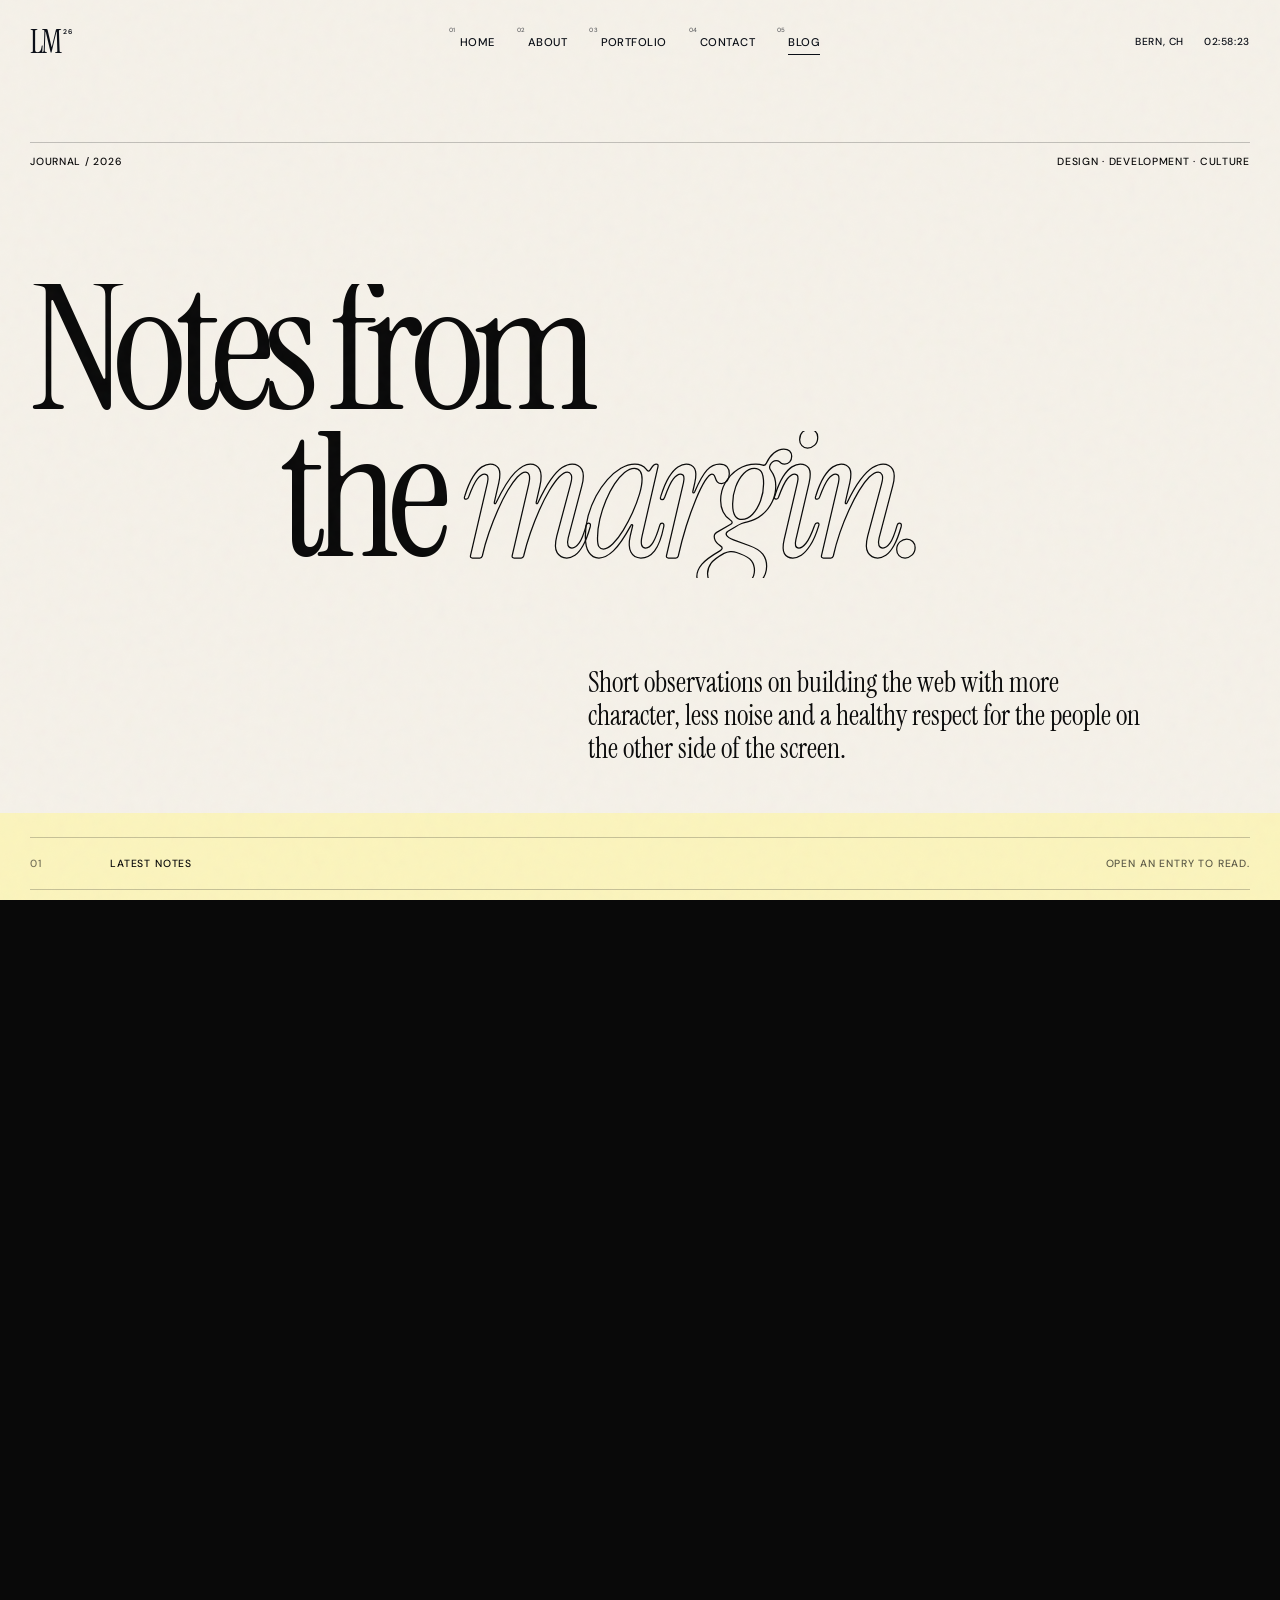
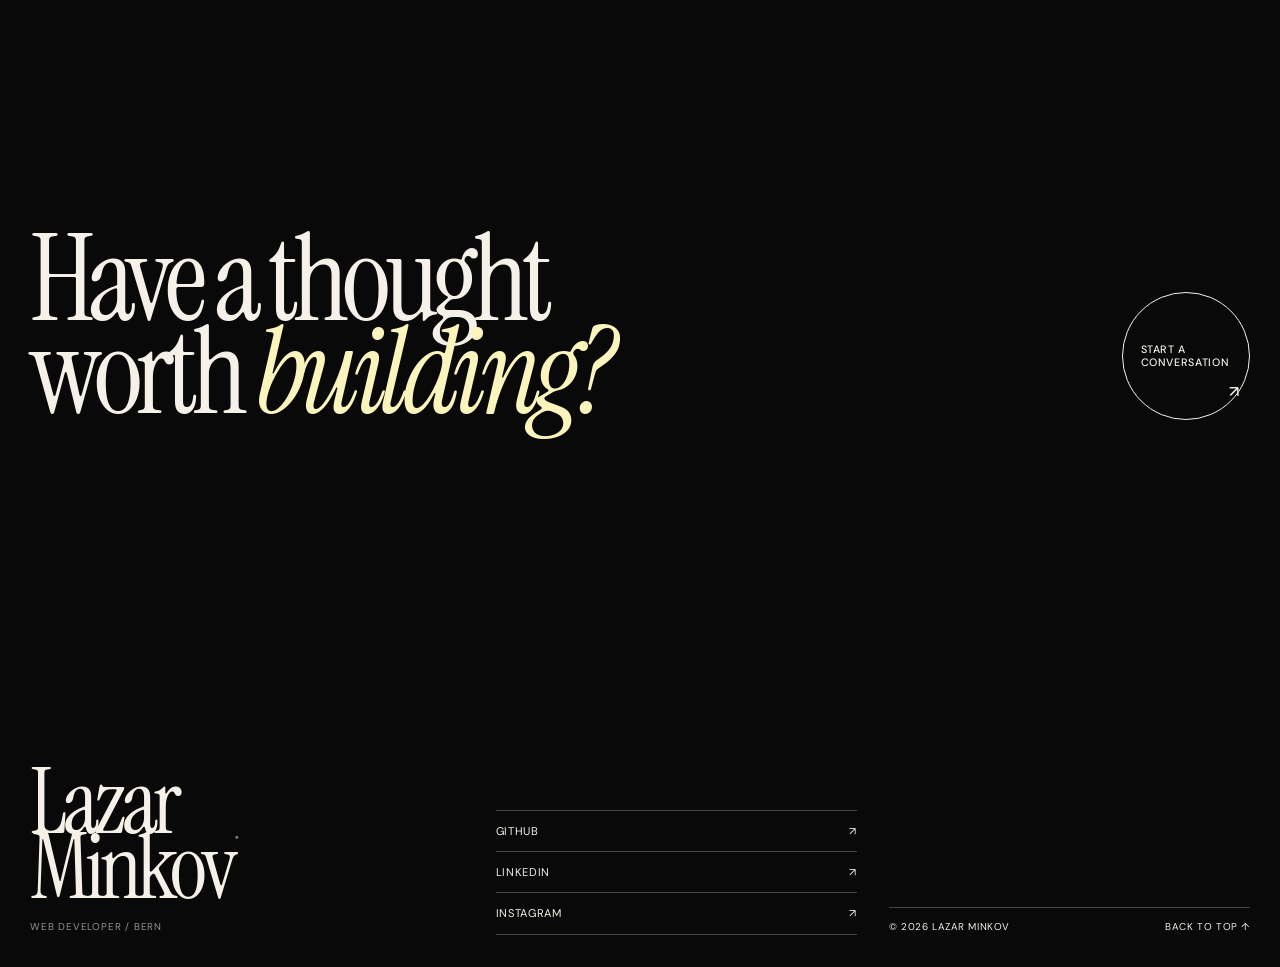
==== blog.html @ 74229eda "Create personal portfolio website" ====
<!doctype html>
<html lang="en">
  <head>
    <meta charset="UTF-8" />
    <meta name="viewport" content="width=device-width, initial-scale=1.0" />
    <meta
      name="description"
      content="Notes on design, development and digital craft by Lazar Minkov, an independent web developer in Bern."
    />
    <meta name="theme-color" content="#F5F1E9" />
    <title>Journal — Lazar Minkov</title>
    <link rel="icon" href="assets/favicon.svg" type="image/svg+xml" />
    <link rel="preload" href="assets/fonts/instrument-serif-regular.ttf" as="font" type="font/ttf" crossorigin />
    <link rel="preload" href="assets/fonts/dm-sans-regular.ttf" as="font" type="font/ttf" crossorigin />
    <link rel="stylesheet" href="styles.css" />
    <script src="app.js" defer></script>
  </head>
  <body data-page="blog">
    <a class="skip-link" href="#main">Skip to content</a>

    <div class="page-wipe" aria-hidden="true"></div>
    <div class="grain" aria-hidden="true"></div>
    <div class="scroll-progress" aria-hidden="true"><span></span></div>
    <div class="cursor" aria-hidden="true"><span class="cursor__label"></span></div>

    <header class="site-header">
      <a class="brand magnetic" href="index.html" aria-label="Lazar Minkov, back to home">
        <span>LM</span><sup>26</sup>
      </a>

      <nav class="desktop-nav" aria-label="Primary navigation">
        <a href="index.html#home"><span>01</span>Home</a>
        <a href="index.html#about"><span>02</span>About</a>
        <a href="index.html#portfolio"><span>03</span>Portfolio</a>
        <a href="index.html#contact"><span>04</span>Contact</a>
        <a href="blog.html" class="is-active"><span>05</span>Blog</a>
      </nav>

      <div class="header-meta">
        <span>Bern, CH</span>
        <span class="bern-time" aria-label="Current time in Bern">--:--</span>
      </div>

      <button class="menu-toggle magnetic" type="button" aria-expanded="false" aria-controls="mobile-menu">
        <span class="menu-toggle__text">Menu</span>
        <span class="menu-toggle__dot" aria-hidden="true"></span>
      </button>
    </header>

    <div class="mobile-menu" id="mobile-menu" aria-hidden="true">
      <div class="mobile-menu__top">
        <span>Navigation</span>
        <span>Bern — CH</span>
      </div>
      <nav aria-label="Mobile navigation">
        <a href="index.html#home"><span>01</span>Home</a>
        <a href="index.html#about"><span>02</span>About</a>
        <a href="index.html#portfolio"><span>03</span>Portfolio</a>
        <a href="index.html#contact"><span>04</span>Contact</a>
        <a href="blog.html"><span>05</span>Blog</a>
      </nav>
      <div class="mobile-menu__footer">
        <a href="https://github.com/lazrm" target="_blank" rel="noreferrer">GitHub ↗</a>
        <a href="https://www.linkedin.com/in/lazrm" target="_blank" rel="noreferrer">LinkedIn ↗</a>
        <a href="https://www.instagram.com/lazrm" target="_blank" rel="noreferrer">Instagram ↗</a>
      </div>
    </div>

    <main id="main">
      <section class="journal-hero section-light">
        <div class="journal-hero__meta reveal">
          <span>Journal / 2026</span>
          <span>Design · Development · Culture</span>
        </div>
        <h1 class="journal-hero__title">
          <span class="title-line"><span>Notes from</span></span>
          <span class="title-line title-line--offset"><span>the <em>margin.</em></span></span>
        </h1>
        <p class="journal-hero__intro reveal">
          Short observations on building the web with more character, less noise and a healthy
          respect for the people on the other side of the screen.
        </p>
      </section>

      <section class="journal section-bone" aria-labelledby="journal-heading">
        <div class="section-heading reveal">
          <span class="section-number">01</span>
          <p id="journal-heading">Latest notes</p>
          <p class="section-heading__side">Open an entry to read.</p>
        </div>

        <div class="journal-list">
          <details class="journal-entry reveal" id="motion-that-earns-its-place">
            <summary data-cursor="Read">
              <span class="journal-entry__number">001</span>
              <span class="journal-entry__title">Motion that earns its place</span>
              <span class="journal-entry__date">11.06.2026</span>
              <span class="journal-entry__toggle" aria-hidden="true">+</span>
            </summary>
            <div class="journal-entry__body">
              <p class="journal-entry__lead">
                Good motion does not ask to be watched. It helps you understand what changed.
              </p>
              <p>
                The strongest interface animation often lives in the space between two states:
                a menu remembers where it came from, a card keeps its visual position as it
                opens, or a form confirms an action before the user has time to wonder.
              </p>
              <p>
                I start with three questions: What needs attention? What relationship is being
                explained? How quickly can the interaction get out of the way? If there is no
                useful answer, the element probably does not need to move.
              </p>
            </div>
          </details>

          <details class="journal-entry reveal" id="the-case-for-fewer-components">
            <summary data-cursor="Read">
              <span class="journal-entry__number">002</span>
              <span class="journal-entry__title">The case for fewer components</span>
              <span class="journal-entry__date">26.05.2026</span>
              <span class="journal-entry__toggle" aria-hidden="true">+</span>
            </summary>
            <div class="journal-entry__body">
              <p class="journal-entry__lead">
                A design system is useful when it protects an idea—not when it catalogs every
                possible rectangle.
              </p>
              <p>
                Early abstraction can turn a clear visual direction into an inventory exercise.
                I prefer to build the real pages first, notice the patterns that survive, then
                extract only the components that reduce future decisions.
              </p>
              <p>
                The result is usually a smaller system with stronger rules: a type scale, a
                rhythm, a few spatial behaviors and components that have already proved their
                value in context.
              </p>
            </div>
          </details>

          <details class="journal-entry reveal" id="why-the-first-screen-is-not-a-poster">
            <summary data-cursor="Read">
              <span class="journal-entry__number">003</span>
              <span class="journal-entry__title">The first screen is not a poster</span>
              <span class="journal-entry__date">04.04.2026</span>
              <span class="journal-entry__toggle" aria-hidden="true">+</span>
            </summary>
            <div class="journal-entry__body">
              <p class="journal-entry__lead">
                A hero can be expressive and still tell someone where they are, why it matters
                and where to go next.
              </p>
              <p>
                The temptation is to spend the entire opening view on a sentence set at the
                largest possible size. The better challenge is compositional: balance character
                with orientation, tension with reading order, and theatre with an obvious path
                forward.
              </p>
              <p>
                When the hierarchy is right, the screen feels inevitable. The visitor does not
                have to decode the interface before they can enjoy it.
              </p>
            </div>
          </details>
        </div>
      </section>

      <section class="journal-cta section-dark">
        <p class="label reveal">End note</p>
        <div class="journal-cta__inner reveal">
          <h2>Have a thought<br />worth <em>building?</em></h2>
          <a class="round-link round-link--light magnetic" href="index.html#contact">
            <span>Start a<br />conversation</span>
            <span aria-hidden="true">↗</span>
          </a>
        </div>
      </section>
    </main>

    <footer class="site-footer">
      <div class="site-footer__brand">
        <p>Lazar<br />Minkov<sup>®</sup></p>
        <span>Web developer / Bern</span>
      </div>
      <nav aria-label="Social links">
        <a href="https://github.com/lazrm" target="_blank" rel="noreferrer">GitHub <span>↗</span></a>
        <a href="https://www.linkedin.com/in/lazrm" target="_blank" rel="noreferrer">LinkedIn <span>↗</span></a>
        <a href="https://www.instagram.com/lazrm" target="_blank" rel="noreferrer">Instagram <span>↗</span></a>
      </nav>
      <div class="site-footer__meta">
        <p>© <span data-year></span> Lazar Minkov</p>
        <button type="button" data-back-to-top>Back to top ↑</button>
      </div>
    </footer>
  </body>
</html>
---- styles.css ----
@font-face {
  font-family: "Instrument Serif";
  src: url("assets/fonts/instrument-serif-regular.ttf") format("truetype");
  font-style: normal;
  font-weight: 400;
  font-display: swap;
}

@font-face {
  font-family: "Instrument Serif";
  src: url("assets/fonts/instrument-serif-italic.ttf") format("truetype");
  font-style: italic;
  font-weight: 400;
  font-display: swap;
}

@font-face {
  font-family: "DM Sans";
  src: url("assets/fonts/dm-sans-regular.ttf") format("truetype");
  font-style: normal;
  font-weight: 400;
  font-display: swap;
}

@font-face {
  font-family: "DM Sans";
  src: url("assets/fonts/dm-sans-medium.ttf") format("truetype");
  font-style: normal;
  font-weight: 500;
  font-display: swap;
}

@font-face {
  font-family: "DM Sans";
  src: url("assets/fonts/dm-sans-semibold.ttf") format("truetype");
  font-style: normal;
  font-weight: 600;
  font-display: swap;
}

:root {
  --paper: #f5f1e9;
  --bone: #fbf4bd;
  --ink: #090909;
  --white: #fff;
  --muted: rgba(9, 9, 9, 0.55);
  --line: rgba(9, 9, 9, 0.22);
  --line-light: rgba(245, 241, 233, 0.25);
  --side: clamp(1rem, 2.35vw, 2.75rem);
  --header-h: 5.25rem;
  --serif: "Instrument Serif", "Times New Roman", serif;
  --sans: "DM Sans", Arial, sans-serif;
}

*,
*::before,
*::after {
  box-sizing: border-box;
}

html {
  scroll-behavior: smooth;
  background: var(--ink);
}

body {
  margin: 0;
  overflow-x: clip;
  background: var(--paper);
  color: var(--ink);
  font-family: var(--sans);
  font-size: 16px;
  font-weight: 400;
  line-height: 1.45;
  text-rendering: optimizeLegibility;
  -webkit-font-smoothing: antialiased;
}

body.menu-open {
  overflow: hidden;
}

body.is-leaving {
  pointer-events: none;
}

body.is-leaving .page-wipe {
  transform: translateY(0);
}

::selection {
  color: var(--bone);
  background: var(--ink);
}

a {
  color: inherit;
  text-decoration: none;
}

button,
input,
textarea {
  color: inherit;
  font: inherit;
}

button {
  border: 0;
  padding: 0;
  background: none;
}

img {
  display: block;
  max-width: 100%;
}

p,
h1,
h2,
h3,
ol,
dl,
dd {
  margin: 0;
}

ol {
  padding: 0;
  list-style: none;
}

em {
  font-weight: 400;
}

:focus-visible {
  outline: 2px solid currentColor;
  outline-offset: 5px;
}

.skip-link {
  position: fixed;
  z-index: 1000;
  top: 0.75rem;
  left: 0.75rem;
  padding: 0.7rem 1rem;
  transform: translateY(-160%);
  background: var(--bone);
  color: var(--ink);
  font-size: 0.75rem;
  text-transform: uppercase;
  transition: transform 180ms ease;
}

.skip-link:focus {
  transform: translateY(0);
}

.grain {
  position: fixed;
  z-index: 90;
  inset: -50%;
  width: 200%;
  height: 200%;
  pointer-events: none;
  opacity: 0.038;
  background-image: url("data:image/svg+xml,%3Csvg viewBox='0 0 180 180' xmlns='http://www.w3.org/2000/svg'%3E%3Cfilter id='n'%3E%3CfeTurbulence type='fractalNoise' baseFrequency='.9' numOctaves='4' stitchTiles='stitch'/%3E%3C/filter%3E%3Crect width='100%25' height='100%25' filter='url(%23n)' opacity='.8'/%3E%3C/svg%3E");
  animation: grainShift 0.24s steps(2) infinite;
}

@keyframes grainShift {
  0% { transform: translate3d(0, 0, 0); }
  25% { transform: translate3d(1.5%, -1%, 0); }
  50% { transform: translate3d(-1%, 1.5%, 0); }
  75% { transform: translate3d(1%, 0.5%, 0); }
  100% { transform: translate3d(-1.5%, -0.5%, 0); }
}

.page-wipe {
  position: fixed;
  z-index: 500;
  inset: 0;
  transform: translateY(100%);
  background: var(--ink);
  pointer-events: none;
  transition: transform 620ms cubic-bezier(0.76, 0, 0.24, 1);
}

.loader {
  position: fixed;
  z-index: 600;
  inset: 0;
  display: grid;
  grid-template-columns: 1fr auto;
  grid-template-rows: 1fr auto;
  align-items: end;
  gap: 1.5rem;
  padding: var(--side);
  background: var(--ink);
  color: var(--paper);
  animation: loaderHide 700ms 1.45s cubic-bezier(0.76, 0, 0.24, 1) forwards;
}

.loader__mark {
  align-self: center;
  justify-self: center;
  grid-column: 1 / -1;
  font-family: var(--serif);
  font-size: clamp(4.5rem, 12vw, 10rem);
  line-height: 0.8;
  letter-spacing: -0.07em;
}

.loader__mark sup {
  margin-left: 0.15em;
  font-family: var(--sans);
  font-size: 0.08em;
  letter-spacing: 0.08em;
  vertical-align: top;
}

.loader__track {
  width: min(23rem, 56vw);
  height: 1px;
  overflow: hidden;
  background: rgba(245, 241, 233, 0.2);
}

.loader__track span {
  display: block;
  width: 100%;
  height: 100%;
  transform: scaleX(0);
  transform-origin: left;
  background: var(--bone);
  animation: loaderTrack 1.15s 100ms cubic-bezier(0.65, 0, 0.35, 1) forwards;
}

.loader p {
  font-size: 0.68rem;
  letter-spacing: 0.09em;
  text-transform: uppercase;
}

@keyframes loaderTrack {
  to { transform: scaleX(1); }
}

@keyframes loaderHide {
  to {
    visibility: hidden;
    transform: translateY(-100%);
  }
}

.scroll-progress {
  position: fixed;
  z-index: 110;
  top: 0;
  left: 0;
  width: 100%;
  height: 2px;
  pointer-events: none;
}

.scroll-progress span {
  display: block;
  width: 100%;
  height: 100%;
  transform: scaleX(0);
  transform-origin: left;
  background: var(--bone);
}

.cursor {
  position: fixed;
  z-index: 999;
  top: 0;
  left: 0;
  display: none;
  place-items: center;
  width: 0.75rem;
  height: 0.75rem;
  border-radius: 50%;
  transform: translate3d(-50%, -50%, 0);
  background: var(--bone);
  color: var(--ink);
  opacity: 0;
  pointer-events: none;
  mix-blend-mode: difference;
  transition:
    width 260ms cubic-bezier(0.2, 0.8, 0.2, 1),
    height 260ms cubic-bezier(0.2, 0.8, 0.2, 1),
    background-color 200ms ease,
    opacity 180ms ease;
}

.cursor.has-moved {
  opacity: 1;
}

.cursor.is-active {
  width: 5rem;
  height: 5rem;
  background: var(--bone);
  mix-blend-mode: normal;
}

.cursor__label {
  opacity: 0;
  font-size: 0.64rem;
  font-weight: 600;
  letter-spacing: 0.08em;
  text-transform: uppercase;
  transition: opacity 160ms ease;
}

.cursor.is-active .cursor__label {
  opacity: 1;
}

@media (pointer: fine) {
  .js .cursor {
    display: grid;
  }

  .js.has-custom-cursor a,
  .js.has-custom-cursor button,
  .js.has-custom-cursor summary {
    cursor: none;
  }
}

.site-header {
  position: fixed;
  z-index: 120;
  top: 0;
  left: 0;
  display: grid;
  grid-template-columns: 0.8fr 2.2fr 0.8fr;
  align-items: center;
  width: 100%;
  height: var(--header-h);
  padding: 0 var(--side);
  color: var(--white);
  mix-blend-mode: difference;
}

.brand {
  display: inline-flex;
  align-items: flex-start;
  justify-self: start;
  width: max-content;
  font-family: var(--serif);
  font-size: 2rem;
  line-height: 1;
  letter-spacing: -0.06em;
}

.brand sup {
  margin: 0.2rem 0 0 0.2rem;
  font-family: var(--sans);
  font-size: 0.43rem;
  font-weight: 600;
  letter-spacing: 0.04em;
}

.desktop-nav {
  display: flex;
  justify-content: center;
  gap: clamp(1.25rem, 2.6vw, 3.5rem);
}

.desktop-nav a {
  position: relative;
  font-size: 0.7rem;
  font-weight: 500;
  letter-spacing: 0.04em;
  text-transform: uppercase;
}

.desktop-nav a::after {
  position: absolute;
  right: 0;
  bottom: -0.28rem;
  left: 0;
  height: 1px;
  transform: scaleX(0);
  transform-origin: right;
  background: currentColor;
  content: "";
  transition: transform 240ms cubic-bezier(0.76, 0, 0.24, 1);
}

.desktop-nav a:hover::after,
.desktop-nav a.is-active::after {
  transform: scaleX(1);
  transform-origin: left;
}

.desktop-nav a span {
  position: absolute;
  top: -0.48rem;
  left: -0.7rem;
  font-size: 0.38rem;
  opacity: 0.65;
}

.header-meta {
  display: flex;
  justify-content: flex-end;
  gap: 1.25rem;
  font-size: 0.64rem;
  font-weight: 500;
  letter-spacing: 0.06em;
  text-transform: uppercase;
}

.menu-toggle {
  display: none;
  align-items: center;
  justify-self: end;
  gap: 0.65rem;
  color: inherit;
  font-size: 0.7rem;
  font-weight: 500;
  letter-spacing: 0.07em;
  text-transform: uppercase;
}

.menu-toggle__dot {
  width: 0.45rem;
  height: 0.45rem;
  border-radius: 50%;
  background: currentColor;
  transition: transform 300ms ease;
}

.menu-open .menu-toggle__dot {
  transform: scale(2.25);
}

.mobile-menu {
  position: fixed;
  z-index: 100;
  inset: 0;
  display: flex;
  flex-direction: column;
  justify-content: space-between;
  visibility: hidden;
  padding: calc(var(--header-h) + 2rem) var(--side) var(--side);
  clip-path: inset(0 0 100% 0);
  background: var(--ink);
  color: var(--paper);
  transition:
    clip-path 700ms cubic-bezier(0.76, 0, 0.24, 1),
    visibility 700ms;
}

.mobile-menu.is-open {
  visibility: visible;
  clip-path: inset(0 0 0 0);
}

.mobile-menu__top {
  display: flex;
  justify-content: space-between;
  padding-bottom: 0.8rem;
  border-bottom: 1px solid var(--line-light);
  font-size: 0.62rem;
  letter-spacing: 0.08em;
  text-transform: uppercase;
}

.mobile-menu nav {
  display: flex;
  flex-direction: column;
}

.mobile-menu nav a {
  display: flex;
  align-items: flex-start;
  gap: 1.25rem;
  padding: 0.55rem 0;
  font-family: var(--serif);
  font-size: clamp(3.5rem, 15vw, 7rem);
  line-height: 0.85;
  letter-spacing: -0.045em;
}

.mobile-menu nav a span {
  margin-top: 0.4rem;
  font-family: var(--sans);
  font-size: 0.55rem;
  letter-spacing: 0;
}

.mobile-menu__footer {
  display: flex;
  gap: 1.5rem;
  padding-top: 1rem;
  border-top: 1px solid var(--line-light);
  font-size: 0.68rem;
  letter-spacing: 0.06em;
  text-transform: uppercase;
}

.section-light {
  background: var(--paper);
  color: var(--ink);
}

.section-bone {
  background: var(--bone);
  color: var(--ink);
}

.section-dark {
  background: var(--ink);
  color: var(--paper);
}

.hero {
  position: relative;
  display: flex;
  min-height: 100svh;
  flex-direction: column;
  justify-content: space-between;
  overflow: hidden;
  padding: calc(var(--header-h) + 3.6rem) var(--side) 2.2rem;
}

.hero::before {
  position: absolute;
  top: 13.5%;
  right: 5.5%;
  width: clamp(4rem, 9vw, 9rem);
  aspect-ratio: 1;
  border: 1px solid var(--line);
  border-radius: 50%;
  content: "";
  animation: orbit 18s linear infinite;
}

.hero::after {
  position: absolute;
  top: calc(13.5% + clamp(1.2rem, 2.6vw, 2.7rem));
  right: calc(5.5% + clamp(1.2rem, 2.6vw, 2.7rem));
  width: clamp(1.6rem, 3.8vw, 3.8rem);
  aspect-ratio: 1;
  border-radius: 50%;
  background: var(--bone);
  content: "";
}

@keyframes orbit {
  to { transform: rotate(360deg); }
}

.hero__eyebrow,
.hero__lower,
.hero__index {
  position: relative;
  z-index: 1;
}

.hero__eyebrow {
  display: flex;
  justify-content: space-between;
  padding-top: 0.7rem;
  border-top: 1px solid var(--line);
  font-size: 0.67rem;
  font-weight: 500;
  letter-spacing: 0.07em;
  text-transform: uppercase;
}

.hero__title {
  position: relative;
  z-index: 1;
  width: 100%;
  margin: auto 0;
  padding: clamp(3rem, 7vh, 6rem) 0;
  font-family: var(--serif);
  font-size: clamp(4.15rem, 11.6vw, 11.8rem);
  font-weight: 400;
  line-height: 0.72;
  letter-spacing: -0.058em;
}

.title-line {
  display: block;
  overflow: hidden;
  padding-bottom: 0.1em;
}

.title-line > span {
  display: block;
  transform: translateY(0);
}

.js body:not(.is-ready) .hero__title .title-line > span {
  transform: translateY(115%);
}

body.is-ready .hero__title .title-line > span {
  transition: transform 1.05s cubic-bezier(0.16, 1, 0.3, 1);
}

body.is-ready .hero__title .title-line:nth-child(2) > span {
  transition-delay: 100ms;
}

body.is-ready .hero__title .title-line:nth-child(3) > span {
  transition-delay: 190ms;
}

.title-line--offset {
  padding-left: 19.5vw;
}

.hero__title em,
.journal-hero__title em {
  color: transparent;
  font-style: italic;
  -webkit-text-stroke: 1.25px var(--ink);
}

.hero__lower {
  display: grid;
  grid-template-columns: 1fr 1fr;
  align-items: end;
  border-top: 1px solid var(--line);
  padding-top: 1rem;
}

.hero__intro {
  max-width: 31rem;
  font-family: var(--serif);
  font-size: clamp(1.25rem, 1.9vw, 1.85rem);
  line-height: 1.16;
  letter-spacing: -0.015em;
}

.round-link {
  display: flex;
  align-items: center;
  justify-content: space-between;
  justify-self: end;
  width: clamp(7.5rem, 10vw, 10rem);
  aspect-ratio: 1;
  padding: 1.1rem;
  border: 1px solid var(--ink);
  border-radius: 50%;
  font-size: 0.67rem;
  font-weight: 500;
  line-height: 1.15;
  letter-spacing: 0.06em;
  text-transform: uppercase;
  transition:
    color 300ms ease,
    background-color 300ms ease;
}

.round-link:hover {
  background: var(--ink);
  color: var(--bone);
}

.round-link > span:last-child {
  align-self: flex-end;
  font-size: 1rem;
}

.round-link--light {
  border-color: var(--paper);
  color: var(--paper);
}

.round-link--light:hover {
  background: var(--bone);
  color: var(--ink);
}

.hero__index {
  position: absolute;
  top: 50%;
  left: var(--side);
  display: flex;
  flex-direction: column;
  gap: 0.2rem;
  transform: translateY(-50%);
  font-size: 0.56rem;
  letter-spacing: 0.06em;
  text-transform: uppercase;
  writing-mode: vertical-rl;
}

.marquee {
  overflow: hidden;
  border-top: 1px solid var(--ink);
  border-bottom: 1px solid var(--ink);
  background: var(--bone);
  color: var(--ink);
}

.marquee__track {
  display: flex;
  width: max-content;
  align-items: center;
  gap: 2.5rem;
  padding: 0.8rem 0;
  animation: marquee 26s linear infinite;
}

.marquee__track span {
  font-size: 0.68rem;
  font-weight: 500;
  letter-spacing: 0.08em;
  text-transform: uppercase;
}

.marquee__track i {
  font-size: 0.7rem;
  font-style: normal;
}

@keyframes marquee {
  to { transform: translateX(-50%); }
}

.section-heading {
  display: grid;
  grid-template-columns: 4rem 1fr 1fr;
  gap: 1rem;
  padding: 1.1rem 0;
  border-top: 1px solid var(--line);
  border-bottom: 1px solid var(--line);
  font-size: 0.65rem;
  font-weight: 500;
  letter-spacing: 0.08em;
  text-transform: uppercase;
}

.section-heading--dark {
  border-color: var(--line-light);
}

.section-heading__side {
  justify-self: end;
  opacity: 0.65;
}

.section-number {
  opacity: 0.55;
}

.about {
  padding: 1.5rem var(--side) clamp(7rem, 13vw, 13rem);
}

.about__statement {
  padding: clamp(6rem, 11vw, 11rem) 0 clamp(5rem, 9vw, 9rem);
}

.serif-statement {
  max-width: 12ch;
  margin-left: 8.33%;
  font-family: var(--serif);
  font-size: clamp(4rem, 9.4vw, 9.25rem);
  line-height: 0.84;
  letter-spacing: -0.05em;
}

.serif-statement em {
  color: transparent;
  -webkit-text-stroke: 1px var(--ink);
}

.about__grid {
  display: grid;
  grid-template-columns: 1.25fr 1fr 0.75fr;
  gap: clamp(2rem, 5vw, 7rem);
  margin-left: 25%;
}

.label {
  margin-bottom: 2rem;
  font-size: 0.62rem;
  font-weight: 600;
  letter-spacing: 0.08em;
  text-transform: uppercase;
}

.about__bio {
  font-family: var(--serif);
  font-size: clamp(1.25rem, 1.8vw, 1.75rem);
  line-height: 1.24;
  letter-spacing: -0.015em;
}

.about__bio > p + p {
  margin-top: 1.25rem;
}

.about__bio .label {
  font-family: var(--sans);
  font-size: 0.62rem;
  letter-spacing: 0.08em;
}

.about__services ol {
  border-top: 1px solid var(--line);
}

.about__services li {
  display: grid;
  grid-template-columns: 2.3rem 1fr;
  gap: 0.5rem;
  padding: 0.8rem 0;
  border-bottom: 1px solid var(--line);
}

.about__services li span {
  padding-top: 0.18rem;
  font-size: 0.52rem;
  opacity: 0.55;
}

.about__services li p {
  font-size: 0.78rem;
  font-weight: 500;
  letter-spacing: 0.02em;
  text-transform: uppercase;
}

.about__facts dl {
  display: grid;
  grid-template-columns: 4.5rem 1fr;
  gap: 0.6rem;
}

.about__facts dt,
.about__facts dd {
  font-size: 0.7rem;
}

.about__facts dt {
  opacity: 0.55;
}

.about__facts dd {
  font-weight: 500;
}

.status-dot {
  display: inline-block;
  width: 0.42rem;
  height: 0.42rem;
  margin-right: 0.35rem;
  border-radius: 50%;
  background: #1d6e38;
  box-shadow: 0 0 0 0 rgba(29, 110, 56, 0.5);
  animation: statusPulse 2s infinite;
}

@keyframes statusPulse {
  70% { box-shadow: 0 0 0 0.4rem rgba(29, 110, 56, 0); }
  100% { box-shadow: 0 0 0 0 rgba(29, 110, 56, 0); }
}

.portfolio {
  padding: 1.5rem var(--side) clamp(7rem, 10vw, 10rem);
}

.portfolio__intro {
  display: grid;
  grid-template-columns: 1.5fr 0.5fr;
  align-items: end;
  gap: 2rem;
  padding: clamp(6rem, 10vw, 10rem) 0;
}

.portfolio__intro h2 {
  font-family: var(--serif);
  font-size: clamp(5.3rem, 12vw, 12rem);
  font-weight: 400;
  line-height: 0.74;
  letter-spacing: -0.06em;
}

.portfolio__intro h2 em {
  color: var(--bone);
  font-style: italic;
}

.portfolio__intro > p {
  max-width: 27rem;
  padding-bottom: 0.8rem;
  font-family: var(--serif);
  font-size: clamp(1.2rem, 1.65vw, 1.6rem);
  line-height: 1.25;
  opacity: 0.78;
}

.projects {
  display: flex;
  flex-direction: column;
  gap: clamp(7rem, 12vw, 13rem);
}

.project {
  width: 100%;
}

.project--narrow {
  width: 74%;
  margin-left: auto;
}

.project__media {
  position: relative;
  display: block;
  overflow: hidden;
  background: #191919;
}

.project__media::after {
  position: absolute;
  inset: 0;
  border: 1px solid rgba(255, 255, 255, 0.18);
  content: "";
  pointer-events: none;
}

.project__media img {
  width: 100%;
  aspect-ratio: 1.62 / 1;
  object-fit: cover;
  transform: scale(1.04);
  transition: transform 1.2s cubic-bezier(0.16, 1, 0.3, 1);
  will-change: transform;
}

.project__media:hover img {
  transform: scale(1);
}

.project__tag {
  position: absolute;
  top: 1rem;
  left: 1rem;
  padding: 0.45rem 0.7rem;
  background: var(--bone);
  color: var(--ink);
  font-size: 0.55rem;
  font-weight: 600;
  letter-spacing: 0.07em;
  text-transform: uppercase;
}

.project__meta {
  display: grid;
  grid-template-columns: 1fr 1fr auto;
  align-items: end;
  gap: 1.5rem;
  padding-top: 1rem;
  border-top: 1px solid var(--line-light);
}

.project__meta > div > span,
.project__year {
  font-size: 0.57rem;
  letter-spacing: 0.06em;
  opacity: 0.55;
}

.project__meta h3 {
  margin-top: 0.15rem;
  font-family: var(--serif);
  font-size: clamp(2.6rem, 4.8vw, 5rem);
  font-weight: 400;
  line-height: 0.9;
  letter-spacing: -0.035em;
}

.project__meta > p {
  max-width: 20rem;
  padding-bottom: 0.25rem;
  font-size: 0.68rem;
  letter-spacing: 0.03em;
  text-transform: uppercase;
  opacity: 0.65;
}

.project__year {
  padding-bottom: 0.25rem;
}

.portfolio__footer {
  display: flex;
  align-items: flex-end;
  justify-content: space-between;
  gap: 2rem;
  margin-top: clamp(8rem, 13vw, 13rem);
  padding-top: 1rem;
  border-top: 1px solid var(--line-light);
}

.portfolio__footer > p {
  max-width: 28rem;
  font-family: var(--serif);
  font-size: clamp(1.5rem, 2.4vw, 2.4rem);
  line-height: 1.08;
}

.text-link {
  position: relative;
  display: inline-flex;
  align-items: center;
  gap: 3rem;
  padding-bottom: 0.55rem;
  border-bottom: 1px solid currentColor;
  font-size: 0.67rem;
  font-weight: 500;
  letter-spacing: 0.07em;
  text-transform: uppercase;
}

.text-link span {
  transition: transform 240ms ease;
}

.text-link:hover span {
  transform: translate(0.2rem, -0.2rem);
}

.principles {
  padding: 1.5rem var(--side) clamp(7rem, 12vw, 12rem);
}

.principles__list {
  margin-top: clamp(6rem, 10vw, 10rem);
  border-top: 1px solid var(--ink);
}

.principle {
  position: relative;
  display: grid;
  grid-template-columns: 4rem 1fr 0.55fr;
  align-items: center;
  gap: 1rem;
  min-height: 9rem;
  border-bottom: 1px solid var(--ink);
  transition:
    padding 340ms cubic-bezier(0.16, 1, 0.3, 1),
    background-color 340ms ease;
}

.principle::before {
  position: absolute;
  inset: 0;
  z-index: 0;
  transform: scaleY(0);
  transform-origin: bottom;
  background: var(--bone);
  content: "";
  transition: transform 420ms cubic-bezier(0.16, 1, 0.3, 1);
}

.principle:hover {
  padding: 0 1rem;
}

.principle:hover::before {
  transform: scaleY(1);
}

.principle > * {
  position: relative;
  z-index: 1;
}

.principle > span {
  align-self: start;
  padding-top: 1.2rem;
  font-size: 0.56rem;
  opacity: 0.55;
}

.principle h3 {
  font-family: var(--serif);
  font-size: clamp(2rem, 4vw, 4.5rem);
  font-weight: 400;
  line-height: 0.95;
  letter-spacing: -0.035em;
}

.principle p {
  max-width: 25rem;
  font-size: 0.74rem;
}

.contact {
  padding: 1.5rem var(--side) clamp(5rem, 8vw, 8rem);
}

.contact__top {
  display: grid;
  grid-template-columns: 1.2fr 0.8fr;
  align-items: end;
  gap: 3rem;
  padding: clamp(6rem, 10vw, 10rem) 0;
}

.contact__top h2,
.journal-cta h2 {
  font-family: var(--serif);
  font-size: clamp(4.7rem, 9.3vw, 9.5rem);
  font-weight: 400;
  line-height: 0.78;
  letter-spacing: -0.055em;
}

.contact__top h2 em {
  color: transparent;
  font-style: italic;
  -webkit-text-stroke: 1px var(--ink);
}

.contact__email {
  display: flex;
  justify-content: space-between;
  padding: 1rem 0;
  border-top: 1px solid var(--ink);
  border-bottom: 1px solid var(--ink);
  font-size: clamp(1.05rem, 1.7vw, 1.7rem);
}

.contact__email span {
  transition: transform 240ms ease;
}

.contact__email:hover span {
  transform: translate(0.2rem, -0.2rem);
}

.contact-form {
  display: grid;
  grid-template-columns: 1fr 1fr;
  gap: 0 2rem;
  padding-top: 1.25rem;
  border-top: 1px solid var(--ink);
}

.form-field {
  display: flex;
  flex-direction: column;
  gap: 0.5rem;
  padding: 1.25rem 0;
  border-bottom: 1px solid var(--line);
}

.form-field--wide {
  grid-column: 1 / -1;
}

.form-field label {
  font-size: 0.58rem;
  font-weight: 600;
  letter-spacing: 0.08em;
  text-transform: uppercase;
}

.form-field input,
.form-field textarea {
  width: 100%;
  border: 0;
  outline: 0;
  resize: vertical;
  background: transparent;
  font-family: var(--serif);
  font-size: clamp(1.45rem, 2.25vw, 2.25rem);
  line-height: 1.15;
}

.form-field input::placeholder,
.form-field textarea::placeholder {
  color: rgba(9, 9, 9, 0.35);
}

.form-submit {
  grid-column: 2;
  display: flex;
  align-items: center;
  justify-content: space-between;
  margin-top: 2rem;
  padding: 1rem 0;
  border-top: 1px solid var(--ink);
  border-bottom: 1px solid var(--ink);
  text-align: left;
  font-size: 0.72rem;
  font-weight: 600;
  letter-spacing: 0.08em;
  text-transform: uppercase;
}

.form-submit span:last-child {
  transition: transform 240ms ease;
}

.form-submit:hover span:last-child {
  transform: translate(0.2rem, -0.2rem);
}

.site-footer {
  display: grid;
  grid-template-columns: 1.2fr 1fr 1fr;
  align-items: end;
  gap: 2rem;
  min-height: 27rem;
  padding: clamp(6rem, 10vw, 10rem) var(--side) 2rem;
  background: var(--ink);
  color: var(--paper);
}

.site-footer__brand > p {
  font-family: var(--serif);
  font-size: clamp(4rem, 7vw, 7rem);
  line-height: 0.72;
  letter-spacing: -0.05em;
}

.site-footer__brand sup {
  margin-left: 0.2rem;
  font-family: var(--sans);
  font-size: 0.08em;
  vertical-align: top;
}

.site-footer__brand > span {
  display: block;
  margin-top: 1.25rem;
  font-size: 0.62rem;
  letter-spacing: 0.08em;
  text-transform: uppercase;
  opacity: 0.6;
}

.site-footer nav {
  display: flex;
  flex-direction: column;
  border-top: 1px solid var(--line-light);
}

.site-footer nav a {
  display: flex;
  justify-content: space-between;
  padding: 0.75rem 0;
  border-bottom: 1px solid var(--line-light);
  font-size: 0.7rem;
  letter-spacing: 0.06em;
  text-transform: uppercase;
}

.site-footer nav a span {
  transition: transform 240ms ease;
}

.site-footer nav a:hover span {
  transform: translate(0.2rem, -0.2rem);
}

.site-footer__meta {
  display: flex;
  justify-content: space-between;
  padding-top: 0.75rem;
  border-top: 1px solid var(--line-light);
  font-size: 0.62rem;
  letter-spacing: 0.06em;
  text-transform: uppercase;
}

.site-footer__meta button {
  color: var(--paper);
  font-size: inherit;
  letter-spacing: inherit;
  text-transform: inherit;
}

.journal-hero {
  min-height: 88svh;
  padding: calc(var(--header-h) + 3.6rem) var(--side) 3rem;
}

.journal-hero__meta {
  display: flex;
  justify-content: space-between;
  padding-top: 0.7rem;
  border-top: 1px solid var(--line);
  font-size: 0.65rem;
  font-weight: 500;
  letter-spacing: 0.07em;
  text-transform: uppercase;
}

.journal-hero__title {
  margin-top: clamp(5rem, 9vw, 9rem);
  font-family: var(--serif);
  font-size: clamp(5.5rem, 14vw, 14rem);
  font-weight: 400;
  line-height: 0.72;
  letter-spacing: -0.06em;
}

.journal-hero__intro {
  max-width: 35rem;
  margin: clamp(4rem, 7vw, 7rem) 8.33% 0 auto;
  font-family: var(--serif);
  font-size: clamp(1.4rem, 2.2vw, 2.2rem);
  line-height: 1.16;
}

.journal {
  padding: 1.5rem var(--side) clamp(8rem, 12vw, 12rem);
}

.journal-list {
  margin-top: clamp(6rem, 9vw, 9rem);
  border-top: 1px solid var(--ink);
}

.journal-entry {
  border-bottom: 1px solid var(--ink);
}

.journal-entry summary {
  display: grid;
  grid-template-columns: 4rem 1fr 7rem 2rem;
  align-items: center;
  gap: 1rem;
  min-height: clamp(8rem, 12vw, 12rem);
  list-style: none;
  cursor: pointer;
}

.journal-entry summary::-webkit-details-marker {
  display: none;
}

.journal-entry__number,
.journal-entry__date {
  font-size: 0.6rem;
  letter-spacing: 0.06em;
  opacity: 0.6;
}

.journal-entry__title {
  font-family: var(--serif);
  font-size: clamp(2.35rem, 5vw, 5.5rem);
  line-height: 0.9;
  letter-spacing: -0.035em;
}

.journal-entry__toggle {
  justify-self: end;
  font-family: var(--serif);
  font-size: 2rem;
  transition: transform 320ms cubic-bezier(0.16, 1, 0.3, 1);
}

.journal-entry[open] .journal-entry__toggle {
  transform: rotate(45deg);
}

.journal-entry__body {
  display: grid;
  grid-template-columns: 1fr 1fr;
  gap: 2rem 4rem;
  max-width: 72rem;
  margin-left: 4rem;
  padding: 0 0 clamp(4rem, 7vw, 7rem);
}

.journal-entry__body p {
  max-width: 38rem;
}

.journal-entry__lead {
  grid-row: 1 / 3;
  font-family: var(--serif);
  font-size: clamp(1.7rem, 2.8vw, 2.8rem);
  line-height: 1.1;
  letter-spacing: -0.02em;
}

.journal-entry__body p:not(.journal-entry__lead) {
  font-size: 0.88rem;
  line-height: 1.65;
}

.journal-cta {
  padding: 2rem var(--side) clamp(6rem, 9vw, 9rem);
}

.journal-cta .label {
  padding-top: 1rem;
  border-top: 1px solid var(--line-light);
}

.journal-cta__inner {
  display: flex;
  align-items: flex-end;
  justify-content: space-between;
  gap: 2rem;
  padding-top: clamp(5rem, 9vw, 9rem);
}

.journal-cta h2 em {
  color: var(--bone);
  font-style: italic;
}

.js .reveal {
  opacity: 0;
  transform: translateY(2.8rem);
  transition:
    opacity 850ms ease,
    transform 900ms cubic-bezier(0.16, 1, 0.3, 1);
}

.js .reveal.is-visible {
  opacity: 1;
  transform: translateY(0);
}

@media (max-width: 1100px) {
  .desktop-nav,
  .header-meta {
    display: none;
  }

  .site-header {
    grid-template-columns: 1fr 1fr;
  }

  .menu-toggle {
    display: flex;
  }

  .hero__title {
    font-size: clamp(4rem, 12.8vw, 8rem);
  }

  .about__grid {
    grid-template-columns: 1fr 1fr;
    margin-left: 16.66%;
  }

  .about__facts {
    grid-column: 2;
  }

  .portfolio__intro {
    grid-template-columns: 1.3fr 0.7fr;
  }

  .principle {
    grid-template-columns: 3rem 1fr 0.7fr;
  }

  .site-footer {
    grid-template-columns: 1fr 1fr;
  }

  .site-footer__brand {
    grid-column: 1 / -1;
  }
}

@media (max-width: 760px) {
  :root {
    --side: 1rem;
    --header-h: 4.5rem;
  }

  .grain {
    opacity: 0.025;
  }

  .loader {
    grid-template-columns: 1fr;
  }

  .loader__track {
    width: 100%;
  }

  .loader p {
    justify-self: end;
  }

  .hero {
    min-height: 100svh;
    padding-top: calc(var(--header-h) + 2.5rem);
  }

  .hero::before {
    top: 14%;
    right: 1rem;
    width: 4.5rem;
  }

  .hero::after {
    top: calc(14% + 1.35rem);
    right: calc(1rem + 1.35rem);
    width: 1.8rem;
  }

  .hero__eyebrow p:last-child {
    max-width: 11rem;
    text-align: right;
  }

  .hero__title {
    padding: 3rem 0 2rem;
    font-size: clamp(3.9rem, 20vw, 7rem);
    line-height: 0.76;
  }

  .title-line--offset {
    padding-left: 10vw;
  }

  .hero__lower {
    grid-template-columns: 1fr auto;
    gap: 1rem;
  }

  .hero__intro {
    max-width: 18rem;
    font-size: 1.15rem;
  }

  .round-link {
    width: 6.3rem;
    padding: 0.8rem;
    font-size: 0.55rem;
  }

  .hero__index {
    display: none;
  }

  .marquee__track {
    gap: 1.75rem;
  }

  .section-heading {
    grid-template-columns: 2rem 1fr;
  }

  .section-heading__side {
    display: none;
  }

  .about {
    padding-bottom: 6rem;
  }

  .about__statement {
    padding: 5rem 0 4rem;
  }

  .serif-statement {
    margin-left: 0;
    font-size: clamp(3.8rem, 19vw, 6rem);
  }

  .about__grid {
    grid-template-columns: 1fr;
    gap: 4rem;
    margin-left: 0;
  }

  .about__facts {
    grid-column: auto;
  }

  .portfolio {
    padding-bottom: 6rem;
  }

  .portfolio__intro {
    grid-template-columns: 1fr;
    padding: 5rem 0;
  }

  .portfolio__intro h2 {
    font-size: clamp(4.7rem, 22vw, 7rem);
  }

  .portfolio__intro > p {
    max-width: 19rem;
    margin-left: auto;
    font-size: 1.15rem;
  }

  .projects {
    gap: 6rem;
  }

  .project--narrow {
    width: 100%;
  }

  .project__media img {
    aspect-ratio: 1.2 / 1;
  }

  .project__meta {
    grid-template-columns: 1fr auto;
  }

  .project__meta > p {
    grid-column: 1 / -1;
    grid-row: 2;
  }

  .project__year {
    grid-column: 2;
    grid-row: 1;
  }

  .portfolio__footer {
    flex-direction: column;
    align-items: flex-start;
    margin-top: 7rem;
  }

  .text-link {
    width: 100%;
    justify-content: space-between;
  }

  .principles {
    padding-bottom: 6rem;
  }

  .principles__list {
    margin-top: 5rem;
  }

  .principle {
    grid-template-columns: 2rem 1fr;
    gap: 0.5rem;
    padding: 2rem 0;
  }

  .principle > span {
    padding-top: 0.2rem;
  }

  .principle p {
    grid-column: 2;
    margin-top: 0.75rem;
  }

  .principle:hover {
    padding: 2rem 0.5rem;
  }

  .contact {
    padding-bottom: 5rem;
  }

  .contact__top {
    grid-template-columns: 1fr;
    padding: 5rem 0;
  }

  .contact__top h2,
  .journal-cta h2 {
    font-size: clamp(4rem, 18vw, 6.5rem);
  }

  .contact__email {
    font-size: 1rem;
  }

  .contact-form {
    grid-template-columns: 1fr;
    gap: 0;
  }

  .form-field--wide,
  .form-submit {
    grid-column: auto;
  }

  .site-footer {
    grid-template-columns: 1fr;
    min-height: auto;
    gap: 4rem;
  }

  .site-footer__brand {
    grid-column: auto;
  }

  .site-footer__brand > p {
    font-size: 4.7rem;
  }

  .journal-hero {
    min-height: 78svh;
    padding-top: calc(var(--header-h) + 2.5rem);
  }

  .journal-hero__meta span:last-child {
    max-width: 10rem;
    text-align: right;
  }

  .journal-hero__title {
    margin-top: 5rem;
    font-size: clamp(5rem, 22vw, 8rem);
  }

  .journal-hero__intro {
    max-width: 22rem;
    margin: 4rem 0 0 auto;
    font-size: 1.35rem;
  }

  .journal {
    padding-bottom: 6rem;
  }

  .journal-list {
    margin-top: 5rem;
  }

  .journal-entry summary {
    grid-template-columns: 2rem 1fr 1.5rem;
    min-height: 9rem;
  }

  .journal-entry__date {
    display: none;
  }

  .journal-entry__title {
    font-size: 2.3rem;
  }

  .journal-entry__body {
    grid-template-columns: 1fr;
    margin-left: 2rem;
    padding-right: 1rem;
  }

  .journal-entry__lead {
    grid-row: auto;
    font-size: 1.65rem;
  }

  .journal-cta__inner {
    align-items: flex-start;
    flex-direction: column;
  }

  .journal-cta__inner .round-link {
    align-self: flex-end;
  }
}

@media (max-width: 420px) {
  .hero__eyebrow {
    font-size: 0.56rem;
  }

  .hero__title {
    font-size: 18.5vw;
  }

  .hero__intro {
    max-width: 15rem;
    font-size: 1rem;
  }

  .round-link {
    width: 5.75rem;
  }

  .mobile-menu__footer {
    gap: 0.75rem;
    font-size: 0.56rem;
  }
}

@media (prefers-reduced-motion: reduce) {
  *,
  *::before,
  *::after {
    scroll-behavior: auto !important;
    animation-duration: 0.01ms !important;
    animation-iteration-count: 1 !important;
    transition-duration: 0.01ms !important;
  }

  .grain,
  .cursor {
    display: none !important;
  }

  .js .reveal {
    opacity: 1;
    transform: none;
  }
}
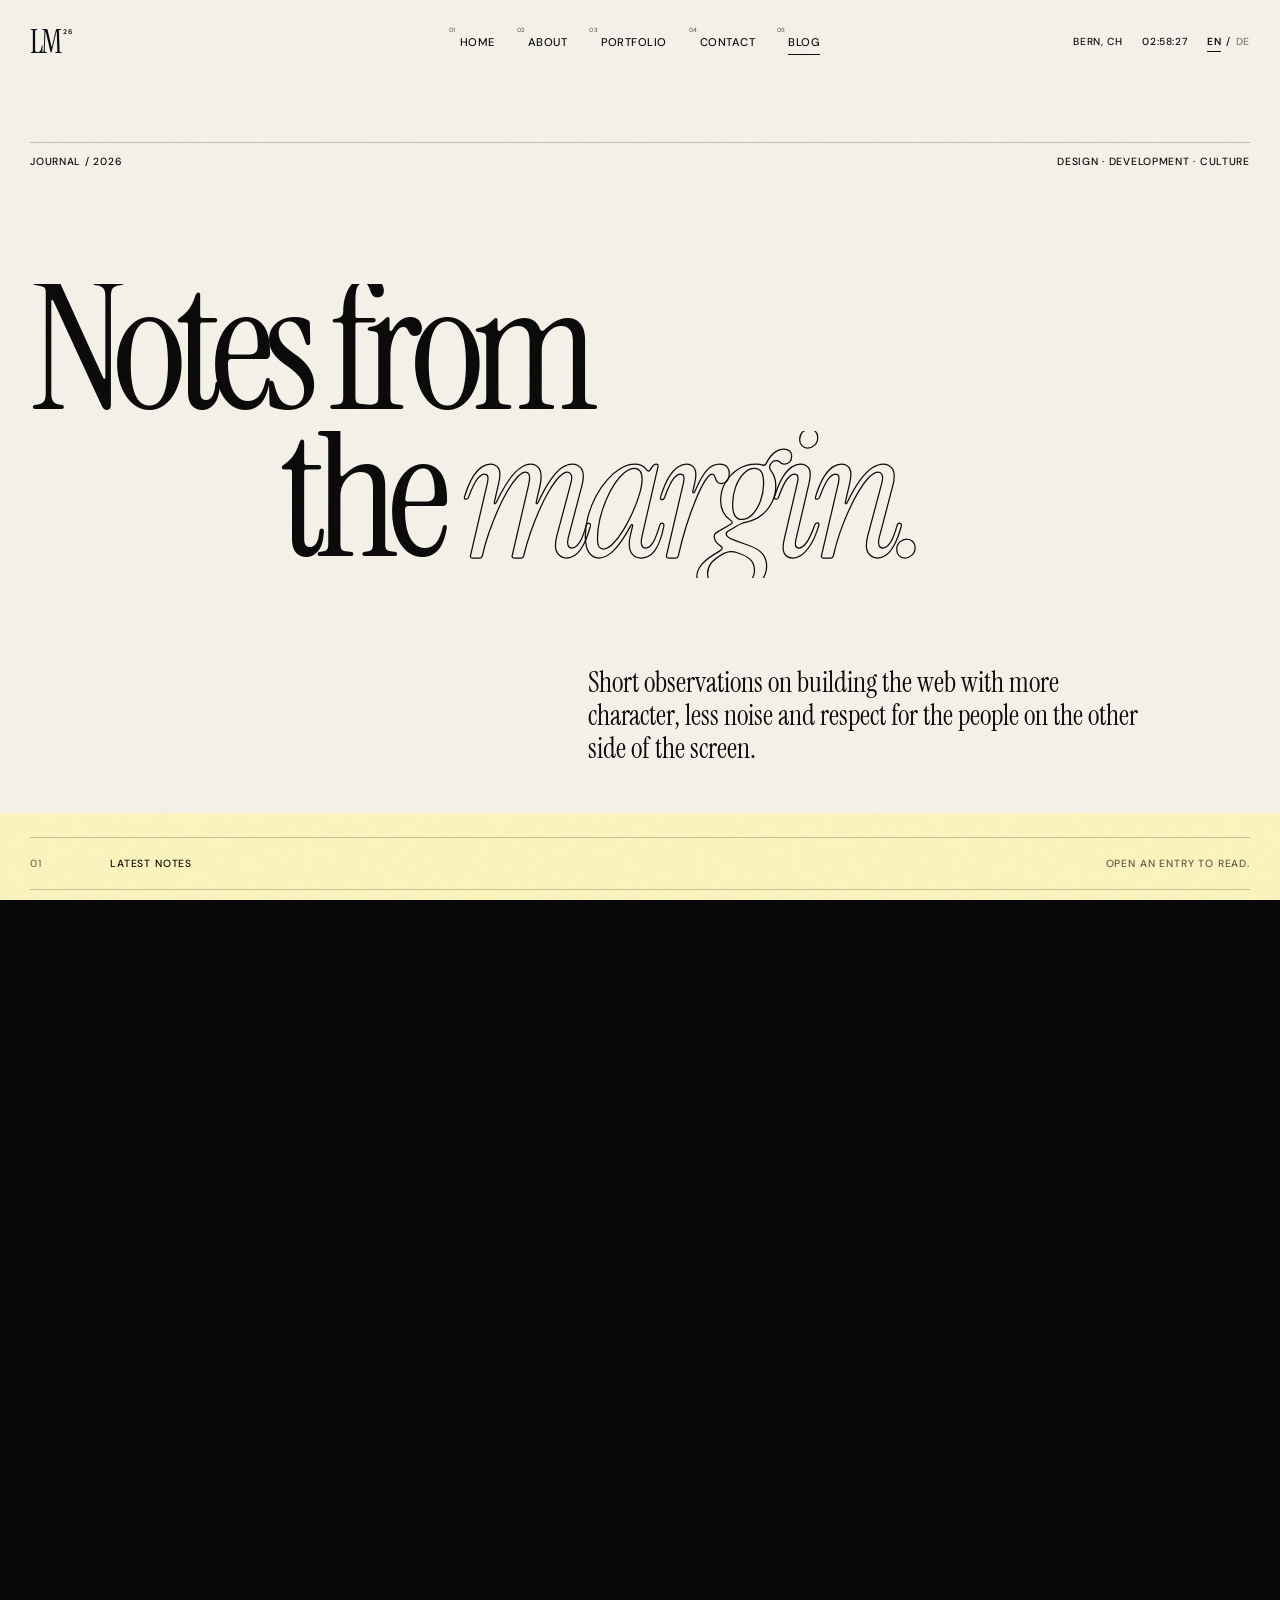
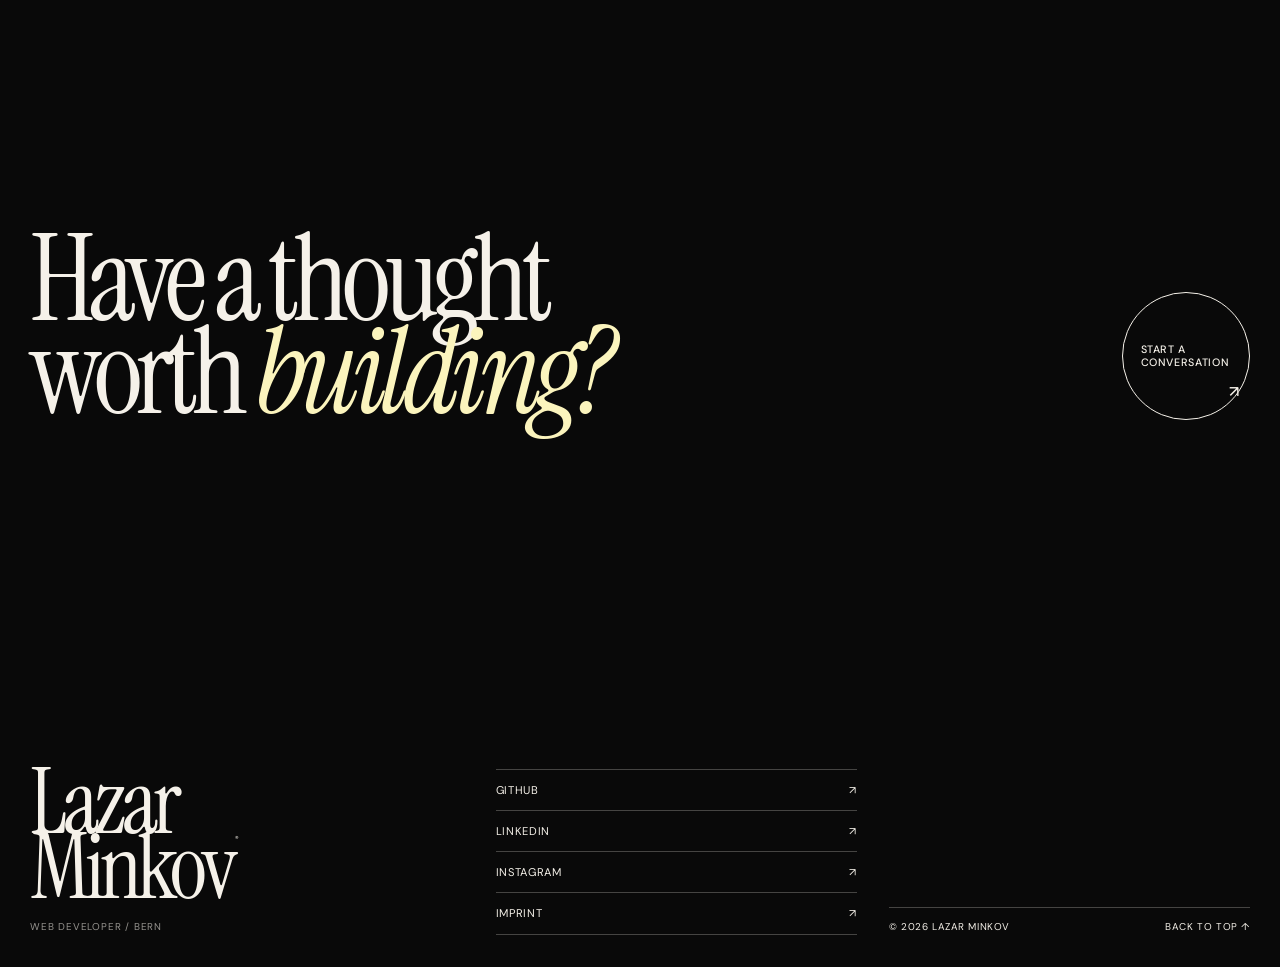
==== commit 3c6797b8: "Expand portfolio with bilingual profile and contact details" ====
--- a/blog.html
+++ b/blog.html
@@ -9,14 +9,16 @@
     />
     <meta name="theme-color" content="#F5F1E9" />
     <title>Journal — Lazar Minkov</title>
+    <link rel="canonical" href="https://lazrm.com/blog.html" />
     <link rel="icon" href="assets/favicon.svg" type="image/svg+xml" />
     <link rel="preload" href="assets/fonts/instrument-serif-regular.ttf" as="font" type="font/ttf" crossorigin />
     <link rel="preload" href="assets/fonts/dm-sans-regular.ttf" as="font" type="font/ttf" crossorigin />
     <link rel="stylesheet" href="styles.css" />
+    <script src="translations.js" defer></script>
     <script src="app.js" defer></script>
   </head>
   <body data-page="blog">
-    <a class="skip-link" href="#main">Skip to content</a>
+    <a class="skip-link" href="#main" data-i18n="common.skip">Skip to content</a>
 
     <div class="page-wipe" aria-hidden="true"></div>
     <div class="grain" aria-hidden="true"></div>
@@ -29,54 +31,63 @@
       </a>
 
       <nav class="desktop-nav" aria-label="Primary navigation">
-        <a href="index.html#home"><span>01</span>Home</a>
-        <a href="index.html#about"><span>02</span>About</a>
-        <a href="index.html#portfolio"><span>03</span>Portfolio</a>
-        <a href="index.html#contact"><span>04</span>Contact</a>
-        <a href="blog.html" class="is-active"><span>05</span>Blog</a>
+        <a href="index.html#home"><span>01</span><b data-i18n="common.nav.home">Home</b></a>
+        <a href="index.html#about"><span>02</span><b data-i18n="common.nav.about">About</b></a>
+        <a href="index.html#portfolio"><span>03</span><b data-i18n="common.nav.portfolio">Portfolio</b></a>
+        <a href="index.html#contact"><span>04</span><b data-i18n="common.nav.contact">Contact</b></a>
+        <a href="blog.html" class="is-active"><span>05</span><b data-i18n="common.nav.blog">Blog</b></a>
       </nav>
 
       <div class="header-meta">
         <span>Bern, CH</span>
         <span class="bern-time" aria-label="Current time in Bern">--:--</span>
+        <div class="language-switch" role="group" aria-label="Language" data-i18n-aria-label="common.languageLabel">
+          <button type="button" data-lang-switch="en" aria-pressed="true">EN</button>
+          <span>/</span>
+          <button type="button" data-lang-switch="de" aria-pressed="false">DE</button>
+        </div>
       </div>
 
       <button class="menu-toggle magnetic" type="button" aria-expanded="false" aria-controls="mobile-menu">
-        <span class="menu-toggle__text">Menu</span>
+        <span class="menu-toggle__text" data-i18n="common.menu">Menu</span>
         <span class="menu-toggle__dot" aria-hidden="true"></span>
       </button>
     </header>
 
     <div class="mobile-menu" id="mobile-menu" aria-hidden="true">
       <div class="mobile-menu__top">
-        <span>Navigation</span>
-        <span>Bern — CH</span>
+        <span data-i18n="common.navigation">Navigation</span>
+        <div class="mobile-language">
+          <button type="button" data-lang-switch="en" aria-pressed="true">EN</button>
+          <span>/</span>
+          <button type="button" data-lang-switch="de" aria-pressed="false">DE</button>
+        </div>
       </div>
       <nav aria-label="Mobile navigation">
-        <a href="index.html#home"><span>01</span>Home</a>
-        <a href="index.html#about"><span>02</span>About</a>
-        <a href="index.html#portfolio"><span>03</span>Portfolio</a>
-        <a href="index.html#contact"><span>04</span>Contact</a>
-        <a href="blog.html"><span>05</span>Blog</a>
+        <a href="index.html#home"><span>01</span><b data-i18n="common.nav.home">Home</b></a>
+        <a href="index.html#about"><span>02</span><b data-i18n="common.nav.about">About</b></a>
+        <a href="index.html#portfolio"><span>03</span><b data-i18n="common.nav.portfolio">Portfolio</b></a>
+        <a href="index.html#contact"><span>04</span><b data-i18n="common.nav.contact">Contact</b></a>
+        <a href="blog.html"><span>05</span><b data-i18n="common.nav.blog">Blog</b></a>
       </nav>
       <div class="mobile-menu__footer">
-        <a href="https://github.com/lazrm" target="_blank" rel="noreferrer">GitHub ↗</a>
-        <a href="https://www.linkedin.com/in/lazrm" target="_blank" rel="noreferrer">LinkedIn ↗</a>
-        <a href="https://www.instagram.com/lazrm" target="_blank" rel="noreferrer">Instagram ↗</a>
+        <a href="https://github.com/dinero2004" target="_blank" rel="noreferrer">GitHub ↗</a>
+        <a href="https://www.linkedin.com/in/lazar-minkov-b0494b22a/" target="_blank" rel="noreferrer">LinkedIn ↗</a>
+        <a href="https://www.instagram.com/lazar.minkov" target="_blank" rel="noreferrer">Instagram ↗</a>
       </div>
     </div>
 
     <main id="main">
       <section class="journal-hero section-light">
         <div class="journal-hero__meta reveal">
-          <span>Journal / 2026</span>
-          <span>Design · Development · Culture</span>
-        </div>
-        <h1 class="journal-hero__title">
+          <span data-i18n="blog.hero.meta1">Journal / 2026</span>
+          <span data-i18n="blog.hero.meta2">Design · Development · Culture</span>
+        </div>
+        <h1 class="journal-hero__title" data-i18n-html="blog.hero.title">
           <span class="title-line"><span>Notes from</span></span>
           <span class="title-line title-line--offset"><span>the <em>margin.</em></span></span>
         </h1>
-        <p class="journal-hero__intro reveal">
+        <p class="journal-hero__intro reveal" data-i18n="blog.hero.intro">
           Short observations on building the web with more character, less noise and a healthy
           respect for the people on the other side of the screen.
         </p>
@@ -85,28 +96,30 @@
       <section class="journal section-bone" aria-labelledby="journal-heading">
         <div class="section-heading reveal">
           <span class="section-number">01</span>
-          <p id="journal-heading">Latest notes</p>
-          <p class="section-heading__side">Open an entry to read.</p>
+          <p id="journal-heading" data-i18n="blog.latest">Latest notes</p>
+          <p class="section-heading__side" data-i18n="blog.latestSide">Open an entry to read.</p>
         </div>
 
         <div class="journal-list">
           <details class="journal-entry reveal" id="motion-that-earns-its-place">
             <summary data-cursor="Read">
               <span class="journal-entry__number">001</span>
-              <span class="journal-entry__title">Motion that earns its place</span>
+              <span class="journal-entry__title" data-i18n="blog.entry1.title">
+                Motion that earns its place
+              </span>
               <span class="journal-entry__date">11.06.2026</span>
               <span class="journal-entry__toggle" aria-hidden="true">+</span>
             </summary>
             <div class="journal-entry__body">
-              <p class="journal-entry__lead">
+              <p class="journal-entry__lead" data-i18n="blog.entry1.lead">
                 Good motion does not ask to be watched. It helps you understand what changed.
               </p>
-              <p>
+              <p data-i18n="blog.entry1.p1">
                 The strongest interface animation often lives in the space between two states:
                 a menu remembers where it came from, a card keeps its visual position as it
                 opens, or a form confirms an action before the user has time to wonder.
               </p>
-              <p>
+              <p data-i18n="blog.entry1.p2">
                 I start with three questions: What needs attention? What relationship is being
                 explained? How quickly can the interaction get out of the way? If there is no
                 useful answer, the element probably does not need to move.
@@ -117,21 +130,23 @@
           <details class="journal-entry reveal" id="the-case-for-fewer-components">
             <summary data-cursor="Read">
               <span class="journal-entry__number">002</span>
-              <span class="journal-entry__title">The case for fewer components</span>
+              <span class="journal-entry__title" data-i18n="blog.entry2.title">
+                The case for fewer components
+              </span>
               <span class="journal-entry__date">26.05.2026</span>
               <span class="journal-entry__toggle" aria-hidden="true">+</span>
             </summary>
             <div class="journal-entry__body">
-              <p class="journal-entry__lead">
+              <p class="journal-entry__lead" data-i18n="blog.entry2.lead">
                 A design system is useful when it protects an idea—not when it catalogs every
                 possible rectangle.
               </p>
-              <p>
+              <p data-i18n="blog.entry2.p1">
                 Early abstraction can turn a clear visual direction into an inventory exercise.
                 I prefer to build the real pages first, notice the patterns that survive, then
                 extract only the components that reduce future decisions.
               </p>
-              <p>
+              <p data-i18n="blog.entry2.p2">
                 The result is usually a smaller system with stronger rules: a type scale, a
                 rhythm, a few spatial behaviors and components that have already proved their
                 value in context.
@@ -142,22 +157,24 @@
           <details class="journal-entry reveal" id="why-the-first-screen-is-not-a-poster">
             <summary data-cursor="Read">
               <span class="journal-entry__number">003</span>
-              <span class="journal-entry__title">The first screen is not a poster</span>
+              <span class="journal-entry__title" data-i18n="blog.entry3.title">
+                The first screen is not a poster
+              </span>
               <span class="journal-entry__date">04.04.2026</span>
               <span class="journal-entry__toggle" aria-hidden="true">+</span>
             </summary>
             <div class="journal-entry__body">
-              <p class="journal-entry__lead">
+              <p class="journal-entry__lead" data-i18n="blog.entry3.lead">
                 A hero can be expressive and still tell someone where they are, why it matters
                 and where to go next.
               </p>
-              <p>
+              <p data-i18n="blog.entry3.p1">
                 The temptation is to spend the entire opening view on a sentence set at the
                 largest possible size. The better challenge is compositional: balance character
                 with orientation, tension with reading order, and theatre with an obvious path
                 forward.
               </p>
-              <p>
+              <p data-i18n="blog.entry3.p2">
                 When the hierarchy is right, the screen feels inevitable. The visitor does not
                 have to decode the interface before they can enjoy it.
               </p>
@@ -167,11 +184,11 @@
       </section>
 
       <section class="journal-cta section-dark">
-        <p class="label reveal">End note</p>
+        <p class="label reveal" data-i18n="blog.endnote">End note</p>
         <div class="journal-cta__inner reveal">
-          <h2>Have a thought<br />worth <em>building?</em></h2>
+          <h2 data-i18n-html="blog.ctaTitle">Have a thought<br />worth <em>building?</em></h2>
           <a class="round-link round-link--light magnetic" href="index.html#contact">
-            <span>Start a<br />conversation</span>
+            <span data-i18n-html="blog.cta">Start a<br />conversation</span>
             <span aria-hidden="true">↗</span>
           </a>
         </div>
@@ -181,16 +198,17 @@
     <footer class="site-footer">
       <div class="site-footer__brand">
         <p>Lazar<br />Minkov<sup>®</sup></p>
-        <span>Web developer / Bern</span>
+        <span data-i18n="common.footerRole">Web developer / Bern</span>
       </div>
       <nav aria-label="Social links">
-        <a href="https://github.com/lazrm" target="_blank" rel="noreferrer">GitHub <span>↗</span></a>
-        <a href="https://www.linkedin.com/in/lazrm" target="_blank" rel="noreferrer">LinkedIn <span>↗</span></a>
-        <a href="https://www.instagram.com/lazrm" target="_blank" rel="noreferrer">Instagram <span>↗</span></a>
+        <a href="https://github.com/dinero2004" target="_blank" rel="noreferrer">GitHub <span>↗</span></a>
+        <a href="https://www.linkedin.com/in/lazar-minkov-b0494b22a/" target="_blank" rel="noreferrer">LinkedIn <span>↗</span></a>
+        <a href="https://www.instagram.com/lazar.minkov" target="_blank" rel="noreferrer">Instagram <span>↗</span></a>
+        <a href="imprint.html"><b data-i18n="common.imprint">Imprint</b> <span>↗</span></a>
       </nav>
       <div class="site-footer__meta">
         <p>© <span data-year></span> Lazar Minkov</p>
-        <button type="button" data-back-to-top>Back to top ↑</button>
+        <button type="button" data-back-to-top data-i18n="common.backTop">Back to top ↑</button>
       </div>
     </footer>
   </body>
--- a/styles.css
+++ b/styles.css
@@ -1436,6 +1436,336 @@
   transform: translateY(0);
 }
 
+.desktop-nav b,
+.mobile-menu nav b,
+.text-link b,
+.site-footer nav b {
+  font: inherit;
+}
+
+.language-switch,
+.mobile-language {
+  display: inline-flex;
+  align-items: center;
+  gap: 0.3rem;
+}
+
+.language-switch button,
+.mobile-language button {
+  position: relative;
+  color: inherit;
+  font-size: inherit;
+  font-weight: 600;
+  letter-spacing: inherit;
+  text-transform: uppercase;
+  opacity: 0.45;
+  transition: opacity 220ms ease;
+}
+
+.language-switch button::after,
+.mobile-language button::after {
+  position: absolute;
+  right: 0;
+  bottom: -0.16rem;
+  left: 0;
+  height: 1px;
+  transform: scaleX(0);
+  background: currentColor;
+  content: "";
+  transition: transform 220ms ease;
+}
+
+.language-switch button:hover,
+.language-switch button.is-active,
+.mobile-language button:hover,
+.mobile-language button.is-active {
+  opacity: 1;
+}
+
+.language-switch button.is-active::after,
+.mobile-language button.is-active::after {
+  transform: scaleX(1);
+}
+
+.background-block {
+  margin-top: clamp(8rem, 13vw, 13rem);
+}
+
+.background-block__intro {
+  display: grid;
+  grid-template-columns: 1.35fr 0.65fr;
+  align-items: end;
+  gap: 3rem;
+  padding: clamp(5rem, 9vw, 9rem) 0;
+}
+
+.background-block__intro h2 {
+  font-family: var(--serif);
+  font-size: clamp(4.6rem, 9vw, 9rem);
+  font-weight: 400;
+  line-height: 0.78;
+  letter-spacing: -0.055em;
+}
+
+.background-block__intro h2 em {
+  color: transparent;
+  font-style: italic;
+  -webkit-text-stroke: 1px var(--ink);
+}
+
+.background-block__intro > p {
+  max-width: 28rem;
+  font-size: 0.68rem;
+  line-height: 1.7;
+  letter-spacing: 0.06em;
+  text-transform: uppercase;
+}
+
+.experience-list {
+  border-top: 1px solid var(--line);
+}
+
+.experience {
+  display: grid;
+  grid-template-columns: 0.5fr 1fr 1fr;
+  gap: clamp(1rem, 3vw, 4rem);
+  align-items: start;
+  padding: 2rem 0;
+  border-bottom: 1px solid var(--line);
+}
+
+.experience > span {
+  padding-top: 0.35rem;
+  font-size: 0.6rem;
+  letter-spacing: 0.06em;
+  text-transform: uppercase;
+  opacity: 0.55;
+}
+
+.experience h3 {
+  font-family: var(--serif);
+  font-size: clamp(2rem, 3.5vw, 3.6rem);
+  font-weight: 400;
+  line-height: 0.95;
+  letter-spacing: -0.035em;
+}
+
+.experience p {
+  max-width: 34rem;
+  padding-top: 0.35rem;
+  font-size: 0.78rem;
+}
+
+.project__meta > p {
+  display: flex;
+  flex-direction: column;
+  gap: 0.8rem;
+}
+
+.project__action {
+  display: inline-flex;
+  align-items: center;
+  align-self: flex-start;
+  gap: 0.35rem;
+  padding-bottom: 0.18rem;
+  border-bottom: 1px solid rgba(245, 241, 233, 0.55);
+  font-size: 0.58rem;
+  font-weight: 600;
+  opacity: 1;
+}
+
+.project--kfoto .project__media img {
+  object-position: 35% center;
+}
+
+.project--bknives .project__media img {
+  object-position: 42% center;
+}
+
+.office {
+  margin-top: clamp(8rem, 12vw, 12rem);
+}
+
+.office__grid {
+  display: grid;
+  grid-template-columns: 0.7fr 1.3fr;
+  min-height: 42rem;
+  border-bottom: 1px solid var(--line);
+}
+
+.office__info {
+  display: flex;
+  flex-direction: column;
+  justify-content: space-between;
+  padding: clamp(3rem, 6vw, 6rem) clamp(2rem, 4vw, 5rem) clamp(3rem, 5vw, 5rem) 0;
+}
+
+.office__info h2 {
+  max-width: 9ch;
+  font-family: var(--serif);
+  font-size: clamp(3.6rem, 6vw, 6.5rem);
+  font-weight: 400;
+  line-height: 0.8;
+  letter-spacing: -0.055em;
+}
+
+.office__info h2 em {
+  color: transparent;
+  font-style: italic;
+  -webkit-text-stroke: 1px var(--ink);
+}
+
+.office__info dl {
+  border-top: 1px solid var(--line);
+}
+
+.office__info dl > div {
+  display: grid;
+  grid-template-columns: 5.5rem 1fr;
+  gap: 1rem;
+  padding: 0.85rem 0;
+  border-bottom: 1px solid var(--line);
+}
+
+.office__info dt {
+  font-size: 0.58rem;
+  letter-spacing: 0.06em;
+  text-transform: uppercase;
+  opacity: 0.55;
+}
+
+.office__info dd,
+.office__info address {
+  font-size: 0.76rem;
+  font-style: normal;
+}
+
+.office__socials {
+  display: flex;
+  flex-wrap: wrap;
+  gap: 0.5rem 1rem;
+}
+
+.office__map {
+  position: relative;
+  overflow: hidden;
+  min-height: 42rem;
+  background: #d7d4c9;
+}
+
+.office__map::after {
+  position: absolute;
+  inset: 0;
+  border: 1px solid var(--line);
+  content: "";
+  pointer-events: none;
+}
+
+.office__map iframe {
+  width: 100%;
+  height: 100%;
+  min-height: 42rem;
+  border: 0;
+  filter: grayscale(1) contrast(1.06);
+}
+
+.office__map > a {
+  position: absolute;
+  right: 1rem;
+  bottom: 1rem;
+  z-index: 1;
+  padding: 0.65rem 0.8rem;
+  background: var(--bone);
+  font-size: 0.58rem;
+  font-weight: 600;
+  letter-spacing: 0.06em;
+  text-transform: uppercase;
+}
+
+.imprint-hero {
+  min-height: 82svh;
+  padding: calc(var(--header-h) + 4rem) var(--side) 4rem;
+}
+
+.imprint-hero__eyebrow {
+  display: flex;
+  justify-content: space-between;
+  padding-bottom: 0.8rem;
+  border-bottom: 1px solid var(--line);
+  font-size: 0.62rem;
+  letter-spacing: 0.08em;
+  text-transform: uppercase;
+}
+
+.imprint-hero__title {
+  margin-top: clamp(5rem, 10vw, 9rem);
+  font-family: var(--serif);
+  font-size: clamp(5rem, 12vw, 12rem);
+  font-weight: 400;
+  line-height: 0.72;
+  letter-spacing: -0.06em;
+}
+
+.imprint-hero__title em {
+  color: transparent;
+  font-style: italic;
+  -webkit-text-stroke: 1px var(--ink);
+}
+
+.imprint-hero__intro {
+  max-width: 34rem;
+  margin: clamp(3rem, 6vw, 6rem) 0 0 auto;
+  font-family: var(--serif);
+  font-size: clamp(1.4rem, 2.1vw, 2rem);
+  line-height: 1.15;
+}
+
+.imprint-content {
+  padding: clamp(5rem, 9vw, 9rem) var(--side) clamp(7rem, 12vw, 12rem);
+}
+
+.imprint-grid {
+  display: grid;
+  grid-template-columns: repeat(2, 1fr);
+  border-top: 1px solid var(--line);
+}
+
+.legal-card {
+  min-height: 24rem;
+  padding: 1.5rem clamp(1rem, 4vw, 4rem) 3rem 0;
+  border-bottom: 1px solid var(--line);
+}
+
+.legal-card:nth-child(odd) {
+  border-right: 1px solid var(--line);
+}
+
+.legal-card:nth-child(even) {
+  padding-left: clamp(1rem, 4vw, 4rem);
+}
+
+.legal-card > span {
+  font-size: 0.58rem;
+  opacity: 0.5;
+}
+
+.legal-card h2 {
+  margin-top: clamp(4rem, 8vw, 8rem);
+  font-family: var(--serif);
+  font-size: clamp(2.8rem, 5vw, 5rem);
+  font-weight: 400;
+  line-height: 0.9;
+  letter-spacing: -0.04em;
+}
+
+.legal-card p,
+.legal-card address {
+  max-width: 34rem;
+  margin-top: 1.5rem;
+  font-size: 0.82rem;
+  font-style: normal;
+}
+
 @media (max-width: 1100px) {
   .desktop-nav,
   .header-meta {
@@ -1798,6 +2128,93 @@
   .mobile-menu__footer {
     gap: 0.75rem;
     font-size: 0.56rem;
+  }
+}
+
+@media (max-width: 760px) {
+  .background-block__intro {
+    grid-template-columns: 1fr;
+    padding: 5rem 0;
+  }
+
+  .background-block__intro h2 {
+    font-size: clamp(4rem, 18vw, 6.5rem);
+  }
+
+  .background-block__intro > p {
+    max-width: 20rem;
+    margin-left: auto;
+  }
+
+  .experience {
+    grid-template-columns: 5.5rem 1fr;
+    gap: 1rem;
+  }
+
+  .experience p {
+    grid-column: 2;
+  }
+
+  .project__meta > p {
+    max-width: none;
+  }
+
+  .contact__email {
+    overflow-wrap: anywhere;
+  }
+
+  .office {
+    margin-top: 7rem;
+  }
+
+  .office__grid {
+    grid-template-columns: 1fr;
+    min-height: auto;
+  }
+
+  .office__info {
+    min-height: 40rem;
+    padding: 4rem 0;
+  }
+
+  .office__info h2 {
+    font-size: clamp(3.6rem, 17vw, 6rem);
+  }
+
+  .office__map,
+  .office__map iframe {
+    min-height: 28rem;
+  }
+
+  .imprint-hero {
+    min-height: 76svh;
+    padding-top: calc(var(--header-h) + 3rem);
+  }
+
+  .imprint-hero__title {
+    margin-top: 5rem;
+    font-size: clamp(4.3rem, 19vw, 7rem);
+    line-height: 0.78;
+  }
+
+  .imprint-hero__intro {
+    max-width: 22rem;
+    font-size: 1.35rem;
+  }
+
+  .imprint-grid {
+    grid-template-columns: 1fr;
+  }
+
+  .legal-card,
+  .legal-card:nth-child(even) {
+    min-height: 20rem;
+    padding: 1.5rem 0 3rem;
+    border-right: 0;
+  }
+
+  .legal-card h2 {
+    margin-top: 4rem;
   }
 }
 
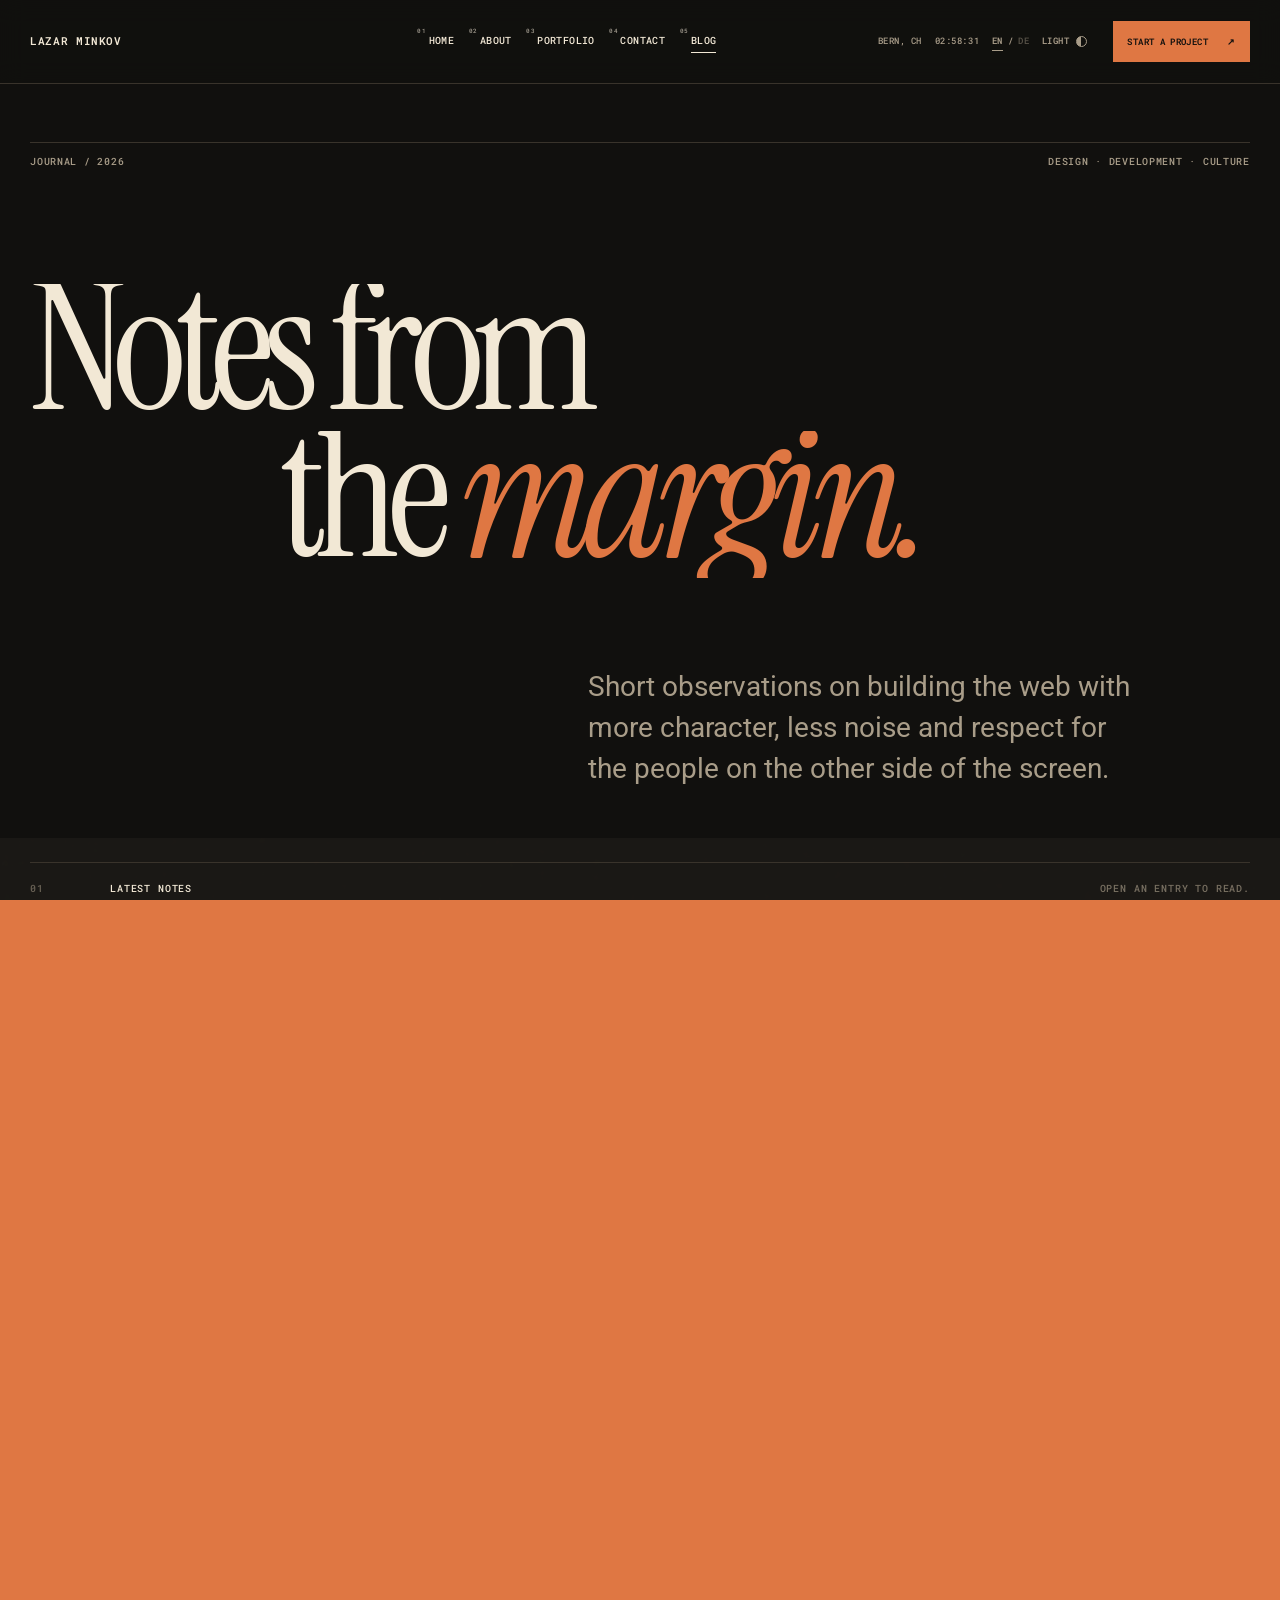
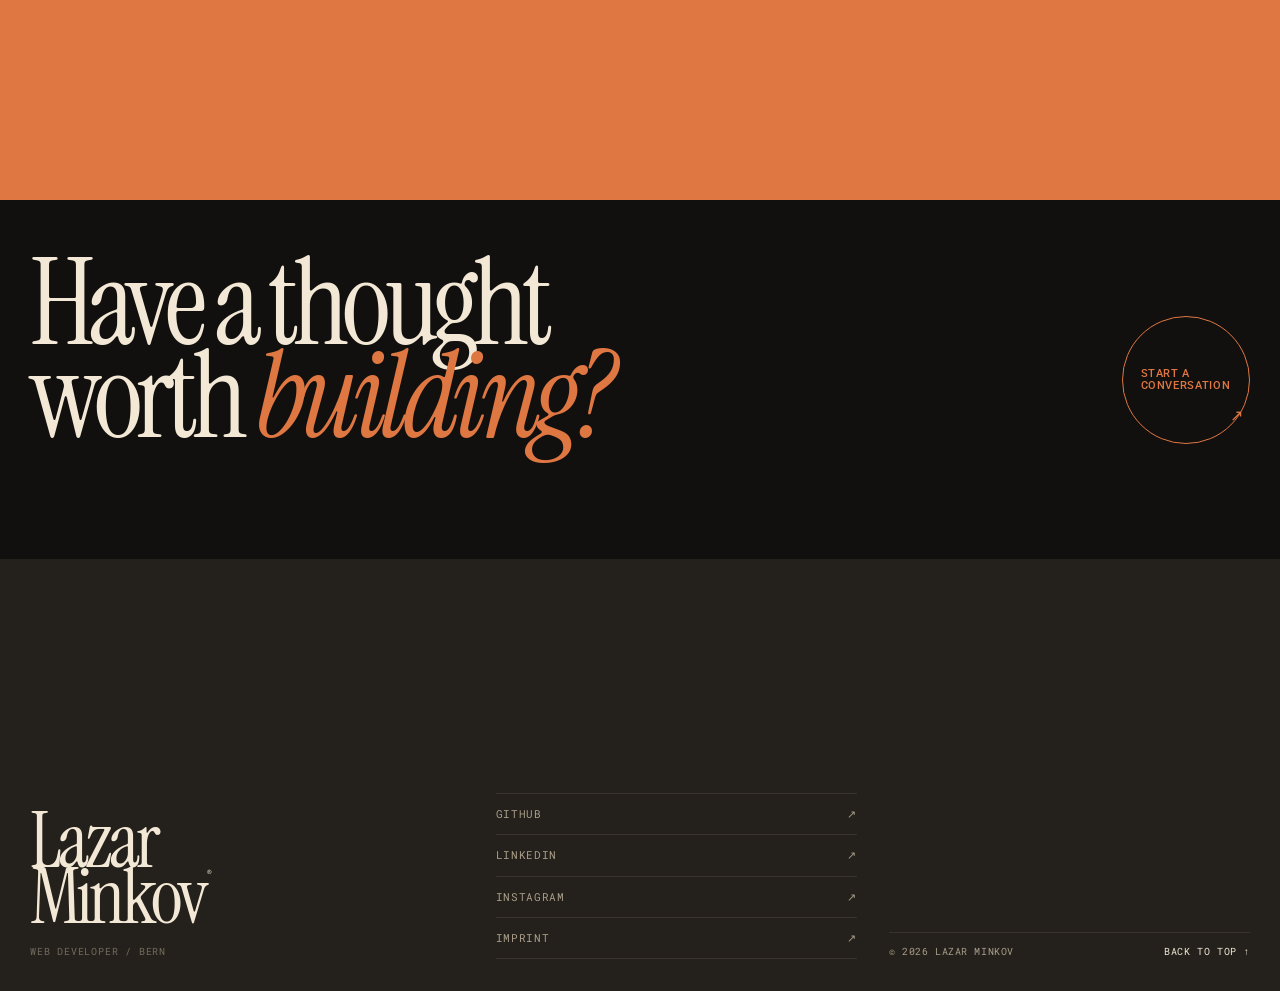
==== commit 69cbb944: "Add persistent light theme" ====
--- a/blog.html
+++ b/blog.html
@@ -7,48 +7,114 @@
       name="description"
       content="Notes on design, development and digital craft by Lazar Minkov, an independent web developer in Bern."
     />
-    <meta name="theme-color" content="#F5F1E9" />
+    <meta name="theme-color" content="#11100E" />
+    <script>
+      try {
+        const savedTheme = localStorage.getItem("lazrm-theme");
+        if (savedTheme === "light" || savedTheme === "dark") {
+          document.documentElement.dataset.theme = savedTheme;
+        }
+      } catch {}
+    </script>
     <title>Journal — Lazar Minkov</title>
     <link rel="canonical" href="https://lazrm.com/blog.html" />
     <link rel="icon" href="assets/favicon.svg" type="image/svg+xml" />
-    <link rel="preload" href="assets/fonts/instrument-serif-regular.ttf" as="font" type="font/ttf" crossorigin />
-    <link rel="preload" href="assets/fonts/dm-sans-regular.ttf" as="font" type="font/ttf" crossorigin />
+    <link rel="preconnect" href="https://fonts.googleapis.com" />
+    <link rel="preconnect" href="https://fonts.gstatic.com" crossorigin />
+    <link
+      href="https://fonts.googleapis.com/css2?family=Roboto:wght@400;500;700&family=Roboto+Mono:wght@400;500;600&display=swap"
+      rel="stylesheet"
+    />
+    <link
+      rel="preload"
+      href="assets/fonts/instrument-serif-regular.ttf"
+      as="font"
+      type="font/ttf"
+      crossorigin
+    />
     <link rel="stylesheet" href="styles.css" />
     <script src="translations.js" defer></script>
     <script src="app.js" defer></script>
   </head>
   <body data-page="blog">
-    <a class="skip-link" href="#main" data-i18n="common.skip">Skip to content</a>
+    <a class="skip-link" href="#main" data-i18n="common.skip"
+      >Skip to content</a
+    >
 
     <div class="page-wipe" aria-hidden="true"></div>
     <div class="grain" aria-hidden="true"></div>
     <div class="scroll-progress" aria-hidden="true"><span></span></div>
-    <div class="cursor" aria-hidden="true"><span class="cursor__label"></span></div>
+    <div class="cursor" aria-hidden="true">
+      <span class="cursor__label"></span>
+    </div>
 
     <header class="site-header">
-      <a class="brand magnetic" href="index.html" aria-label="Lazar Minkov, back to home">
-        <span>LM</span><sup>26</sup>
+      <a
+        class="brand magnetic"
+        href="index.html"
+        aria-label="Lazar Minkov, back to home"
+      >
+        <span class="brand__name">Lazar Minkov</span>
       </a>
 
       <nav class="desktop-nav" aria-label="Primary navigation">
-        <a href="index.html#home"><span>01</span><b data-i18n="common.nav.home">Home</b></a>
-        <a href="index.html#about"><span>02</span><b data-i18n="common.nav.about">About</b></a>
-        <a href="index.html#portfolio"><span>03</span><b data-i18n="common.nav.portfolio">Portfolio</b></a>
-        <a href="index.html#contact"><span>04</span><b data-i18n="common.nav.contact">Contact</b></a>
-        <a href="blog.html" class="is-active"><span>05</span><b data-i18n="common.nav.blog">Blog</b></a>
+        <a href="index.html#home"
+          ><span>01</span><b data-i18n="common.nav.home">Home</b></a
+        >
+        <a href="index.html#about"
+          ><span>02</span><b data-i18n="common.nav.about">About</b></a
+        >
+        <a href="index.html#portfolio"
+          ><span>03</span><b data-i18n="common.nav.portfolio">Portfolio</b></a
+        >
+        <a href="index.html#contact"
+          ><span>04</span><b data-i18n="common.nav.contact">Contact</b></a
+        >
+        <a href="blog.html" class="is-active"
+          ><span>05</span><b data-i18n="common.nav.blog">Blog</b></a
+        >
       </nav>
 
       <div class="header-meta">
         <span>Bern, CH</span>
         <span class="bern-time" aria-label="Current time in Bern">--:--</span>
-        <div class="language-switch" role="group" aria-label="Language" data-i18n-aria-label="common.languageLabel">
-          <button type="button" data-lang-switch="en" aria-pressed="true">EN</button>
+        <div
+          class="language-switch"
+          role="group"
+          aria-label="Language"
+          data-i18n-aria-label="common.languageLabel"
+        >
+          <button type="button" data-lang-switch="en" aria-pressed="true">
+            EN
+          </button>
           <span>/</span>
-          <button type="button" data-lang-switch="de" aria-pressed="false">DE</button>
-        </div>
-      </div>
-
-      <button class="menu-toggle magnetic" type="button" aria-expanded="false" aria-controls="mobile-menu">
+          <button type="button" data-lang-switch="de" aria-pressed="false">
+            DE
+          </button>
+        </div>
+        <button
+          class="theme-toggle"
+          type="button"
+          data-theme-toggle
+          aria-pressed="false"
+          aria-label="Switch to light theme"
+        >
+          <span data-theme-label>Light</span>
+          <span class="theme-toggle__icon" aria-hidden="true"></span>
+        </button>
+      </div>
+
+      <a class="header-cta magnetic" href="index.html#contact">
+        <span data-i18n="home.hero.primary">Start a project</span>
+        <span aria-hidden="true">↗</span>
+      </a>
+
+      <button
+        class="menu-toggle magnetic"
+        type="button"
+        aria-expanded="false"
+        aria-controls="mobile-menu"
+      >
         <span class="menu-toggle__text" data-i18n="common.menu">Menu</span>
         <span class="menu-toggle__dot" aria-hidden="true"></span>
       </button>
@@ -58,22 +124,62 @@
       <div class="mobile-menu__top">
         <span data-i18n="common.navigation">Navigation</span>
         <div class="mobile-language">
-          <button type="button" data-lang-switch="en" aria-pressed="true">EN</button>
+          <button type="button" data-lang-switch="en" aria-pressed="true">
+            EN
+          </button>
           <span>/</span>
-          <button type="button" data-lang-switch="de" aria-pressed="false">DE</button>
-        </div>
+          <button type="button" data-lang-switch="de" aria-pressed="false">
+            DE
+          </button>
+        </div>
+        <button
+          class="theme-toggle theme-toggle--mobile"
+          type="button"
+          data-theme-toggle
+          aria-pressed="false"
+          aria-label="Switch to light theme"
+        >
+          <span data-theme-label>Light</span>
+          <span class="theme-toggle__icon" aria-hidden="true"></span>
+        </button>
       </div>
       <nav aria-label="Mobile navigation">
-        <a href="index.html#home"><span>01</span><b data-i18n="common.nav.home">Home</b></a>
-        <a href="index.html#about"><span>02</span><b data-i18n="common.nav.about">About</b></a>
-        <a href="index.html#portfolio"><span>03</span><b data-i18n="common.nav.portfolio">Portfolio</b></a>
-        <a href="index.html#contact"><span>04</span><b data-i18n="common.nav.contact">Contact</b></a>
-        <a href="blog.html"><span>05</span><b data-i18n="common.nav.blog">Blog</b></a>
+        <a href="index.html#home"
+          ><span>01</span><b data-i18n="common.nav.home">Home</b></a
+        >
+        <a href="index.html#about"
+          ><span>02</span><b data-i18n="common.nav.about">About</b></a
+        >
+        <a href="index.html#portfolio"
+          ><span>03</span><b data-i18n="common.nav.portfolio">Portfolio</b></a
+        >
+        <a href="index.html#contact"
+          ><span>04</span><b data-i18n="common.nav.contact">Contact</b></a
+        >
+        <a href="blog.html"
+          ><span>05</span><b data-i18n="common.nav.blog">Blog</b></a
+        >
       </nav>
+      <a class="mobile-menu__cta" href="index.html#contact">
+        <span data-i18n="home.hero.primary">Start a project</span>
+        <span aria-hidden="true">↗</span>
+      </a>
       <div class="mobile-menu__footer">
-        <a href="https://github.com/dinero2004" target="_blank" rel="noreferrer">GitHub ↗</a>
-        <a href="https://www.linkedin.com/in/lazar-minkov-b0494b22a/" target="_blank" rel="noreferrer">LinkedIn ↗</a>
-        <a href="https://www.instagram.com/lazar.minkov" target="_blank" rel="noreferrer">Instagram ↗</a>
+        <a href="https://github.com/dinero2004" target="_blank" rel="noreferrer"
+          >GitHub ↗</a
+        >
+        <a
+          href="https://www.linkedin.com/in/lazar-minkov-b0494b22a/"
+          target="_blank"
+          rel="noreferrer"
+          >LinkedIn ↗</a
+        >
+        <a
+          href="https://www.instagram.com/lazar.minkov"
+          target="_blank"
+          rel="noreferrer"
+          >Instagram ↗</a
+        >
       </div>
     </div>
 
@@ -81,15 +187,19 @@
       <section class="journal-hero section-light">
         <div class="journal-hero__meta reveal">
           <span data-i18n="blog.hero.meta1">Journal / 2026</span>
-          <span data-i18n="blog.hero.meta2">Design · Development · Culture</span>
+          <span data-i18n="blog.hero.meta2"
+            >Design · Development · Culture</span
+          >
         </div>
         <h1 class="journal-hero__title" data-i18n-html="blog.hero.title">
           <span class="title-line"><span>Notes from</span></span>
-          <span class="title-line title-line--offset"><span>the <em>margin.</em></span></span>
+          <span class="title-line title-line--offset"
+            ><span>the <em>margin.</em></span></span
+          >
         </h1>
         <p class="journal-hero__intro reveal" data-i18n="blog.hero.intro">
-          Short observations on building the web with more character, less noise and a healthy
-          respect for the people on the other side of the screen.
+          Short observations on building the web with more character, less noise
+          and a healthy respect for the people on the other side of the screen.
         </p>
       </section>
 
@@ -97,11 +207,16 @@
         <div class="section-heading reveal">
           <span class="section-number">01</span>
           <p id="journal-heading" data-i18n="blog.latest">Latest notes</p>
-          <p class="section-heading__side" data-i18n="blog.latestSide">Open an entry to read.</p>
+          <p class="section-heading__side" data-i18n="blog.latestSide">
+            Open an entry to read.
+          </p>
         </div>
 
         <div class="journal-list">
-          <details class="journal-entry reveal" id="motion-that-earns-its-place">
+          <details
+            class="journal-entry reveal"
+            id="motion-that-earns-its-place"
+          >
             <summary data-cursor="Read">
               <span class="journal-entry__number">001</span>
               <span class="journal-entry__title" data-i18n="blog.entry1.title">
@@ -112,22 +227,28 @@
             </summary>
             <div class="journal-entry__body">
               <p class="journal-entry__lead" data-i18n="blog.entry1.lead">
-                Good motion does not ask to be watched. It helps you understand what changed.
+                Good motion does not ask to be watched. It helps you understand
+                what changed.
               </p>
               <p data-i18n="blog.entry1.p1">
-                The strongest interface animation often lives in the space between two states:
-                a menu remembers where it came from, a card keeps its visual position as it
-                opens, or a form confirms an action before the user has time to wonder.
+                The strongest interface animation often lives in the space
+                between two states: a menu remembers where it came from, a card
+                keeps its visual position as it opens, or a form confirms an
+                action before the user has time to wonder.
               </p>
               <p data-i18n="blog.entry1.p2">
-                I start with three questions: What needs attention? What relationship is being
-                explained? How quickly can the interaction get out of the way? If there is no
-                useful answer, the element probably does not need to move.
+                I start with three questions: What needs attention? What
+                relationship is being explained? How quickly can the interaction
+                get out of the way? If there is no useful answer, the element
+                probably does not need to move.
               </p>
             </div>
           </details>
 
-          <details class="journal-entry reveal" id="the-case-for-fewer-components">
+          <details
+            class="journal-entry reveal"
+            id="the-case-for-fewer-components"
+          >
             <summary data-cursor="Read">
               <span class="journal-entry__number">002</span>
               <span class="journal-entry__title" data-i18n="blog.entry2.title">
@@ -138,23 +259,27 @@
             </summary>
             <div class="journal-entry__body">
               <p class="journal-entry__lead" data-i18n="blog.entry2.lead">
-                A design system is useful when it protects an idea—not when it catalogs every
-                possible rectangle.
+                A design system is useful when it protects an idea—not when it
+                catalogs every possible rectangle.
               </p>
               <p data-i18n="blog.entry2.p1">
-                Early abstraction can turn a clear visual direction into an inventory exercise.
-                I prefer to build the real pages first, notice the patterns that survive, then
-                extract only the components that reduce future decisions.
+                Early abstraction can turn a clear visual direction into an
+                inventory exercise. I prefer to build the real pages first,
+                notice the patterns that survive, then extract only the
+                components that reduce future decisions.
               </p>
               <p data-i18n="blog.entry2.p2">
-                The result is usually a smaller system with stronger rules: a type scale, a
-                rhythm, a few spatial behaviors and components that have already proved their
-                value in context.
+                The result is usually a smaller system with stronger rules: a
+                type scale, a rhythm, a few spatial behaviors and components
+                that have already proved their value in context.
               </p>
             </div>
           </details>
 
-          <details class="journal-entry reveal" id="why-the-first-screen-is-not-a-poster">
+          <details
+            class="journal-entry reveal"
+            id="why-the-first-screen-is-not-a-poster"
+          >
             <summary data-cursor="Read">
               <span class="journal-entry__number">003</span>
               <span class="journal-entry__title" data-i18n="blog.entry3.title">
@@ -165,18 +290,19 @@
             </summary>
             <div class="journal-entry__body">
               <p class="journal-entry__lead" data-i18n="blog.entry3.lead">
-                A hero can be expressive and still tell someone where they are, why it matters
-                and where to go next.
+                A hero can be expressive and still tell someone where they are,
+                why it matters and where to go next.
               </p>
               <p data-i18n="blog.entry3.p1">
-                The temptation is to spend the entire opening view on a sentence set at the
-                largest possible size. The better challenge is compositional: balance character
-                with orientation, tension with reading order, and theatre with an obvious path
-                forward.
+                The temptation is to spend the entire opening view on a sentence
+                set at the largest possible size. The better challenge is
+                compositional: balance character with orientation, tension with
+                reading order, and theatre with an obvious path forward.
               </p>
               <p data-i18n="blog.entry3.p2">
-                When the hierarchy is right, the screen feels inevitable. The visitor does not
-                have to decode the interface before they can enjoy it.
+                When the hierarchy is right, the screen feels inevitable. The
+                visitor does not have to decode the interface before they can
+                enjoy it.
               </p>
             </div>
           </details>
@@ -186,8 +312,13 @@
       <section class="journal-cta section-dark">
         <p class="label reveal" data-i18n="blog.endnote">End note</p>
         <div class="journal-cta__inner reveal">
-          <h2 data-i18n-html="blog.ctaTitle">Have a thought<br />worth <em>building?</em></h2>
-          <a class="round-link round-link--light magnetic" href="index.html#contact">
+          <h2 data-i18n-html="blog.ctaTitle">
+            Have a thought<br />worth <em>building?</em>
+          </h2>
+          <a
+            class="round-link round-link--light magnetic"
+            href="index.html#contact"
+          >
             <span data-i18n-html="blog.cta">Start a<br />conversation</span>
             <span aria-hidden="true">↗</span>
           </a>
@@ -201,14 +332,30 @@
         <span data-i18n="common.footerRole">Web developer / Bern</span>
       </div>
       <nav aria-label="Social links">
-        <a href="https://github.com/dinero2004" target="_blank" rel="noreferrer">GitHub <span>↗</span></a>
-        <a href="https://www.linkedin.com/in/lazar-minkov-b0494b22a/" target="_blank" rel="noreferrer">LinkedIn <span>↗</span></a>
-        <a href="https://www.instagram.com/lazar.minkov" target="_blank" rel="noreferrer">Instagram <span>↗</span></a>
-        <a href="imprint.html"><b data-i18n="common.imprint">Imprint</b> <span>↗</span></a>
+        <a href="https://github.com/dinero2004" target="_blank" rel="noreferrer"
+          >GitHub <span>↗</span></a
+        >
+        <a
+          href="https://www.linkedin.com/in/lazar-minkov-b0494b22a/"
+          target="_blank"
+          rel="noreferrer"
+          >LinkedIn <span>↗</span></a
+        >
+        <a
+          href="https://www.instagram.com/lazar.minkov"
+          target="_blank"
+          rel="noreferrer"
+          >Instagram <span>↗</span></a
+        >
+        <a href="imprint.html"
+          ><b data-i18n="common.imprint">Imprint</b> <span>↗</span></a
+        >
       </nav>
       <div class="site-footer__meta">
         <p>© <span data-year></span> Lazar Minkov</p>
-        <button type="button" data-back-to-top data-i18n="common.backTop">Back to top ↑</button>
+        <button type="button" data-back-to-top data-i18n="common.backTop">
+          Back to top ↑
+        </button>
       </div>
     </footer>
   </body>
--- a/styles.css
+++ b/styles.css
@@ -14,42 +14,48 @@
   font-display: swap;
 }
 
-@font-face {
-  font-family: "DM Sans";
-  src: url("assets/fonts/dm-sans-regular.ttf") format("truetype");
-  font-style: normal;
-  font-weight: 400;
-  font-display: swap;
-}
-
-@font-face {
-  font-family: "DM Sans";
-  src: url("assets/fonts/dm-sans-medium.ttf") format("truetype");
-  font-style: normal;
-  font-weight: 500;
-  font-display: swap;
-}
-
-@font-face {
-  font-family: "DM Sans";
-  src: url("assets/fonts/dm-sans-semibold.ttf") format("truetype");
-  font-style: normal;
-  font-weight: 600;
-  font-display: swap;
-}
-
 :root {
-  --paper: #f5f1e9;
-  --bone: #fbf4bd;
-  --ink: #090909;
-  --white: #fff;
-  --muted: rgba(9, 9, 9, 0.55);
-  --line: rgba(9, 9, 9, 0.22);
-  --line-light: rgba(245, 241, 233, 0.25);
+  --paper: #f2e8d5;
+  --bone: #d3a642;
+  --ink: #11100e;
+  --white: #f2e8d5;
+  --muted: #a99d89;
+  --line: #39332b;
+  --line-light: #39332b;
+  --surface: #24201b;
+  --secondary: #1a1815;
+  --orange: #df7743;
+  --green: #a6b49a;
+  --yellow: #d3a642;
+  --accent-ink: #11100e;
+  --header-bg: rgba(17, 16, 14, 0.88);
+  --header-bg-mobile: rgba(17, 16, 14, 0.94);
+  --media-overlay: rgba(242, 232, 213, 0.12);
   --side: clamp(1rem, 2.35vw, 2.75rem);
   --header-h: 5.25rem;
   --serif: "Instrument Serif", "Times New Roman", serif;
-  --sans: "DM Sans", Arial, sans-serif;
+  --sans: "Roboto", Arial, sans-serif;
+  --mono: "Roboto Mono", "SFMono-Regular", Consolas, monospace;
+  color-scheme: dark;
+}
+
+html[data-theme="light"] {
+  --paper: #171411;
+  --bone: #fbf4bd;
+  --ink: #f5f1e9;
+  --white: #171411;
+  --muted: #6f665a;
+  --line: #c8bfb0;
+  --line-light: #c8bfb0;
+  --surface: #eee6d9;
+  --secondary: #e5dccf;
+  --orange: #c85f32;
+  --green: #7b8e72;
+  --yellow: #bd8f2b;
+  --header-bg: rgba(245, 241, 233, 0.9);
+  --header-bg-mobile: rgba(245, 241, 233, 0.96);
+  --media-overlay: rgba(17, 16, 14, 0.12);
+  color-scheme: light;
 }
 
 *,
@@ -171,11 +177,21 @@
 }
 
 @keyframes grainShift {
-  0% { transform: translate3d(0, 0, 0); }
-  25% { transform: translate3d(1.5%, -1%, 0); }
-  50% { transform: translate3d(-1%, 1.5%, 0); }
-  75% { transform: translate3d(1%, 0.5%, 0); }
-  100% { transform: translate3d(-1.5%, -0.5%, 0); }
+  0% {
+    transform: translate3d(0, 0, 0);
+  }
+  25% {
+    transform: translate3d(1.5%, -1%, 0);
+  }
+  50% {
+    transform: translate3d(-1%, 1.5%, 0);
+  }
+  75% {
+    transform: translate3d(1%, 0.5%, 0);
+  }
+  100% {
+    transform: translate3d(-1.5%, -0.5%, 0);
+  }
 }
 
 .page-wipe {
@@ -186,73 +202,6 @@
   background: var(--ink);
   pointer-events: none;
   transition: transform 620ms cubic-bezier(0.76, 0, 0.24, 1);
-}
-
-.loader {
-  position: fixed;
-  z-index: 600;
-  inset: 0;
-  display: grid;
-  grid-template-columns: 1fr auto;
-  grid-template-rows: 1fr auto;
-  align-items: end;
-  gap: 1.5rem;
-  padding: var(--side);
-  background: var(--ink);
-  color: var(--paper);
-  animation: loaderHide 700ms 1.45s cubic-bezier(0.76, 0, 0.24, 1) forwards;
-}
-
-.loader__mark {
-  align-self: center;
-  justify-self: center;
-  grid-column: 1 / -1;
-  font-family: var(--serif);
-  font-size: clamp(4.5rem, 12vw, 10rem);
-  line-height: 0.8;
-  letter-spacing: -0.07em;
-}
-
-.loader__mark sup {
-  margin-left: 0.15em;
-  font-family: var(--sans);
-  font-size: 0.08em;
-  letter-spacing: 0.08em;
-  vertical-align: top;
-}
-
-.loader__track {
-  width: min(23rem, 56vw);
-  height: 1px;
-  overflow: hidden;
-  background: rgba(245, 241, 233, 0.2);
-}
-
-.loader__track span {
-  display: block;
-  width: 100%;
-  height: 100%;
-  transform: scaleX(0);
-  transform-origin: left;
-  background: var(--bone);
-  animation: loaderTrack 1.15s 100ms cubic-bezier(0.65, 0, 0.35, 1) forwards;
-}
-
-.loader p {
-  font-size: 0.68rem;
-  letter-spacing: 0.09em;
-  text-transform: uppercase;
-}
-
-@keyframes loaderTrack {
-  to { transform: scaleX(1); }
-}
-
-@keyframes loaderHide {
-  to {
-    visibility: hidden;
-    transform: translateY(-100%);
-  }
 }
 
 .scroll-progress {
@@ -556,7 +505,9 @@
 }
 
 @keyframes orbit {
-  to { transform: rotate(360deg); }
+  to {
+    transform: rotate(360deg);
+  }
 }
 
 .hero__eyebrow,
@@ -728,7 +679,9 @@
 }
 
 @keyframes marquee {
-  to { transform: translateX(-50%); }
+  to {
+    transform: translateX(-50%);
+  }
 }
 
 .section-heading {
@@ -867,8 +820,12 @@
 }
 
 @keyframes statusPulse {
-  70% { box-shadow: 0 0 0 0.4rem rgba(29, 110, 56, 0); }
-  100% { box-shadow: 0 0 0 0 rgba(29, 110, 56, 0); }
+  70% {
+    box-shadow: 0 0 0 0.4rem rgba(29, 110, 56, 0);
+  }
+  100% {
+    box-shadow: 0 0 0 0 rgba(29, 110, 56, 0);
+  }
 }
 
 .portfolio {
@@ -1597,7 +1554,8 @@
   display: flex;
   flex-direction: column;
   justify-content: space-between;
-  padding: clamp(3rem, 6vw, 6rem) clamp(2rem, 4vw, 5rem) clamp(3rem, 5vw, 5rem) 0;
+  padding: clamp(3rem, 6vw, 6rem) clamp(2rem, 4vw, 5rem) clamp(3rem, 5vw, 5rem)
+    0;
 }
 
 .office__info h2 {
@@ -1820,18 +1778,6 @@
     opacity: 0.025;
   }
 
-  .loader {
-    grid-template-columns: 1fr;
-  }
-
-  .loader__track {
-    width: 100%;
-  }
-
-  .loader p {
-    justify-self: end;
-  }
-
   .hero {
     min-height: 100svh;
     padding-top: calc(var(--header-h) + 2.5rem);
@@ -2238,3 +2184,1574 @@
     transform: none;
   }
 }
+
+/* 2026 retro-dark refinement */
+
+html {
+  scroll-behavior: auto;
+  background: var(--ink);
+}
+
+body {
+  background: var(--ink);
+  color: var(--paper);
+  transition:
+    background-color 280ms ease,
+    color 280ms ease;
+}
+
+::selection {
+  background: var(--orange);
+  color: var(--accent-ink);
+}
+
+.section-light,
+.section-dark {
+  background: var(--ink);
+  color: var(--paper);
+  transition:
+    background-color 280ms ease,
+    color 280ms ease;
+}
+
+.section-bone {
+  background: var(--secondary);
+  color: var(--paper);
+  transition:
+    background-color 280ms ease,
+    color 280ms ease;
+}
+
+.skip-link {
+  background: var(--orange);
+  color: var(--accent-ink);
+}
+
+.page-wipe {
+  background: var(--orange);
+  transition-duration: 400ms;
+}
+
+.grain {
+  opacity: 0.026;
+  mix-blend-mode: soft-light;
+}
+
+.scroll-progress span {
+  background: var(--orange);
+}
+
+.cursor {
+  background: var(--orange);
+}
+
+.cursor.is-active {
+  background: var(--orange);
+}
+
+.site-header {
+  grid-template-columns: 0.7fr 1.65fr auto auto;
+  gap: clamp(1rem, 2vw, 2rem);
+  border-bottom: 1px solid var(--line);
+  background: var(--header-bg);
+  color: var(--paper);
+  mix-blend-mode: normal;
+  backdrop-filter: blur(12px);
+  transition:
+    background-color 280ms ease,
+    color 280ms ease,
+    border-color 280ms ease;
+}
+
+.brand {
+  align-items: center;
+  font-family: var(--mono);
+  font-size: 0.66rem;
+  font-weight: 600;
+  line-height: 1;
+  letter-spacing: 0.06em;
+  text-transform: uppercase;
+}
+
+.desktop-nav a,
+.header-meta,
+.header-cta,
+.menu-toggle,
+.theme-toggle,
+.mobile-menu__top,
+.mobile-menu__footer,
+.mobile-menu__cta {
+  font-family: var(--mono);
+}
+
+.desktop-nav {
+  gap: clamp(1rem, 2vw, 2.8rem);
+}
+
+.desktop-nav a {
+  font-size: 0.62rem;
+}
+
+.header-meta {
+  gap: 0.8rem;
+  color: var(--muted);
+  font-size: 0.56rem;
+}
+
+.theme-toggle {
+  display: inline-flex;
+  align-items: center;
+  gap: 0.42rem;
+  color: inherit;
+  font-size: 0.54rem;
+  font-weight: 600;
+  letter-spacing: 0.05em;
+  text-transform: uppercase;
+}
+
+.theme-toggle__icon {
+  width: 0.72rem;
+  height: 0.72rem;
+  border: 1px solid currentColor;
+  border-radius: 50%;
+  background: linear-gradient(90deg, currentColor 50%, transparent 50%);
+  transition:
+    transform 280ms ease,
+    background-color 280ms ease;
+}
+
+.theme-toggle:hover .theme-toggle__icon {
+  transform: rotate(180deg);
+}
+
+html[data-theme="light"] .theme-toggle__icon {
+  background: var(--orange);
+}
+
+.header-cta {
+  display: flex;
+  align-items: center;
+  gap: 1.2rem;
+  min-height: 2.55rem;
+  padding: 0 0.9rem;
+  background: var(--orange);
+  color: var(--accent-ink);
+  font-size: 0.58rem;
+  font-weight: 600;
+  letter-spacing: 0.04em;
+  text-transform: uppercase;
+  transition:
+    background-color 240ms ease,
+    transform 240ms ease;
+}
+
+.header-cta:hover {
+  background: var(--yellow);
+}
+
+.mobile-menu {
+  background: var(--secondary);
+  transition:
+    clip-path 400ms cubic-bezier(0.76, 0, 0.24, 1),
+    visibility 400ms,
+    background-color 280ms ease,
+    color 280ms ease;
+}
+
+.mobile-menu__top {
+  align-items: center;
+  gap: 1rem;
+}
+
+.mobile-language {
+  margin-left: auto;
+}
+
+.mobile-menu nav a {
+  font-family: var(--mono);
+  font-size: clamp(2.6rem, 11vw, 5.8rem);
+  font-weight: 500;
+  letter-spacing: -0.07em;
+}
+
+.mobile-menu__cta {
+  display: flex;
+  justify-content: space-between;
+  padding: 1rem;
+  background: var(--orange);
+  color: var(--accent-ink);
+  font-size: 0.66rem;
+  font-weight: 600;
+  letter-spacing: 0.05em;
+  text-transform: uppercase;
+}
+
+.hero {
+  min-height: 100svh;
+  padding: calc(var(--header-h) + 2.6rem) var(--side) 2rem;
+}
+
+.hero::before,
+.hero::after {
+  display: none;
+}
+
+.hero__eyebrow,
+.journal-hero__meta,
+.imprint-hero__eyebrow,
+.case-hero__top {
+  border-color: var(--line);
+  color: var(--muted);
+  font-family: var(--mono);
+}
+
+.hero__composition {
+  display: grid;
+  grid-template-columns: minmax(0, 1.14fr) minmax(20rem, 0.86fr);
+  flex: 1;
+  align-items: center;
+  gap: clamp(2rem, 5vw, 7rem);
+  padding: clamp(3rem, 8vh, 6.5rem) 0 2.4rem;
+}
+
+.hero__copy {
+  min-width: 0;
+}
+
+.hero__title {
+  width: min(100%, 12.5ch);
+  margin: 0;
+  padding: 0;
+  font-size: clamp(4.5rem, 7.2vw, 8.2rem);
+  line-height: 0.82;
+  letter-spacing: -0.05em;
+}
+
+.hero__title em,
+.journal-hero__title em {
+  color: var(--orange);
+  -webkit-text-stroke: 0;
+}
+
+body.is-ready .hero__title .title-line > span {
+  transition-duration: 480ms;
+}
+
+body.is-ready .hero__title .title-line:nth-child(2) > span {
+  transition-delay: 60ms;
+}
+
+body.is-ready .hero__title .title-line:nth-child(3) > span {
+  transition-delay: 110ms;
+}
+
+.hero__message {
+  display: grid;
+  grid-template-columns: minmax(15rem, 27rem) auto;
+  align-items: end;
+  gap: 2rem;
+  margin-top: clamp(2rem, 4vw, 4rem);
+  padding-top: 1rem;
+  border-top: 1px solid var(--line);
+}
+
+.hero__intro {
+  max-width: 27rem;
+  font-family: var(--sans);
+  font-size: clamp(1.05rem, 1.45vw, 1.4rem);
+  font-weight: 400;
+  line-height: 1.35;
+  letter-spacing: -0.015em;
+}
+
+.hero__support {
+  max-width: 15rem;
+  color: var(--muted);
+  font-family: var(--mono);
+  font-size: 0.62rem;
+  line-height: 1.55;
+  text-transform: uppercase;
+}
+
+.hero__actions {
+  display: flex;
+  gap: 0.8rem;
+  margin-top: 1.6rem;
+}
+
+.button-primary,
+.button-secondary {
+  display: inline-flex;
+  align-items: center;
+  justify-content: space-between;
+  gap: 2.5rem;
+  min-height: 3.35rem;
+  padding: 0 1rem;
+  font-family: var(--mono);
+  font-size: 0.62rem;
+  font-weight: 600;
+  letter-spacing: 0.05em;
+  text-transform: uppercase;
+  transition:
+    color 240ms ease,
+    border-color 240ms ease,
+    background-color 240ms ease;
+}
+
+.button-primary {
+  background: var(--orange);
+  color: var(--accent-ink);
+}
+
+.button-primary:hover {
+  background: var(--yellow);
+}
+
+.button-secondary {
+  border: 1px solid var(--line);
+  color: var(--paper);
+}
+
+.button-secondary:hover {
+  border-color: var(--orange);
+  color: var(--orange);
+}
+
+.hero__showcase {
+  position: relative;
+  display: block;
+  overflow: hidden;
+  border: 1px solid var(--line);
+  background: var(--surface);
+  box-shadow: 1.25rem 1.25rem 0 rgba(223, 119, 67, 0.12);
+  transform: rotate(1.4deg);
+  transition:
+    border-color 240ms ease,
+    transform 300ms ease;
+}
+
+.hero__showcase:hover {
+  border-color: var(--orange);
+  transform: rotate(0);
+}
+
+.browser-bar {
+  display: grid;
+  grid-template-columns: repeat(3, 0.42rem) 1fr auto;
+  align-items: center;
+  gap: 0.38rem;
+  min-height: 2.45rem;
+  padding: 0 0.75rem;
+  border-bottom: 1px solid var(--line);
+  background: var(--secondary);
+  color: var(--muted);
+  font-family: var(--mono);
+  font-size: 0.48rem;
+  letter-spacing: 0.04em;
+  text-transform: uppercase;
+}
+
+.browser-bar > span {
+  width: 0.42rem;
+  height: 0.42rem;
+  border-radius: 50%;
+  background: var(--line);
+}
+
+.browser-bar > span:first-child {
+  background: var(--orange);
+}
+
+.browser-bar > span:nth-child(2) {
+  background: var(--yellow);
+}
+
+.browser-bar > span:nth-child(3) {
+  background: var(--green);
+}
+
+.browser-bar p {
+  margin-left: 0.6rem;
+}
+
+.browser-bar b {
+  font: inherit;
+}
+
+.hero__showcase-images {
+  position: relative;
+  aspect-ratio: 1.12 / 1;
+  overflow: hidden;
+}
+
+.hero__showcase-images img {
+  position: absolute;
+  inset: 0;
+  width: 100%;
+  height: 100%;
+  object-fit: cover;
+  opacity: 0;
+  animation: showcaseCycle 16s linear infinite;
+}
+
+.hero__showcase-images img:nth-child(1) {
+  animation-delay: 0s;
+}
+
+.hero__showcase-images img:nth-child(2) {
+  animation-delay: 4s;
+}
+
+.hero__showcase-images img:nth-child(3) {
+  animation-delay: 8s;
+}
+
+.hero__showcase-images img:nth-child(4) {
+  animation-delay: 12s;
+}
+
+@keyframes showcaseCycle {
+  0%,
+  21% {
+    opacity: 1;
+  }
+  25%,
+  96% {
+    opacity: 0;
+  }
+  100% {
+    opacity: 1;
+  }
+}
+
+.hero__showcase-meta {
+  display: flex;
+  justify-content: space-between;
+  gap: 1rem;
+  padding: 0.8rem;
+  border-top: 1px solid var(--line);
+  color: var(--muted);
+  font-family: var(--mono);
+  font-size: 0.5rem;
+  letter-spacing: 0.04em;
+  text-transform: uppercase;
+}
+
+.hero__showcase-meta span:last-child {
+  color: var(--paper);
+}
+
+.hero__index {
+  display: none;
+}
+
+.marquee {
+  border-color: var(--line);
+  background: var(--surface);
+  color: var(--paper);
+  transition:
+    background-color 280ms ease,
+    color 280ms ease,
+    border-color 280ms ease;
+}
+
+.marquee__track {
+  width: auto;
+  justify-content: space-around;
+  animation: none;
+}
+
+.marquee__track > :nth-child(n + 9) {
+  display: none;
+}
+
+.marquee__track span {
+  color: var(--muted);
+  font-family: var(--mono);
+}
+
+.marquee__track i {
+  color: var(--orange);
+}
+
+.section-heading {
+  border-color: var(--line);
+  color: var(--muted);
+  font-family: var(--mono);
+}
+
+.section-heading > p:not(.section-heading__side) {
+  color: var(--paper);
+}
+
+.about {
+  background: var(--secondary);
+}
+
+.serif-statement {
+  color: var(--paper);
+  font-weight: 400;
+}
+
+.serif-statement em,
+.background-block__intro h2 em,
+.contact__top h2 em,
+.availability__panel h2 em,
+.imprint-hero__title em {
+  color: var(--orange);
+  -webkit-text-stroke: 0;
+}
+
+.label,
+.about__services li span,
+.about__facts dt,
+.about__facts dd,
+.experience > span,
+.project__meta > div > span,
+.project__year,
+.project__summary > span,
+.form-field label,
+.site-footer,
+.journal-entry__number,
+.journal-entry__date,
+.legal-card > span {
+  font-family: var(--mono);
+}
+
+.about__bio {
+  color: var(--paper);
+  font-family: var(--sans);
+  font-size: clamp(1.08rem, 1.45vw, 1.4rem);
+  line-height: 1.5;
+}
+
+.about__services ol,
+.experience-list,
+.principles__list,
+.contact-form,
+.office__info dl,
+.imprint-grid {
+  border-color: var(--line);
+}
+
+.about__services li,
+.experience,
+.principle,
+.form-field,
+.office__info dl > div,
+.legal-card {
+  border-color: var(--line);
+}
+
+.about__services li p {
+  font-family: var(--mono);
+  font-size: 0.68rem;
+}
+
+.about__facts dt,
+.about__facts dd {
+  color: var(--muted);
+}
+
+.about__facts dd {
+  color: var(--paper);
+}
+
+.status-dot {
+  background: var(--green);
+}
+
+.background-block__intro {
+  grid-template-columns: 1fr;
+  padding-bottom: clamp(3rem, 5vw, 5rem);
+}
+
+.capabilities-grid {
+  display: grid;
+  grid-template-columns: repeat(4, 1fr);
+  margin-bottom: clamp(5rem, 8vw, 8rem);
+  border-top: 1px solid var(--line);
+  border-left: 1px solid var(--line);
+}
+
+.capabilities-grid article {
+  min-height: 15rem;
+  padding: 1rem;
+  border-right: 1px solid var(--line);
+  border-bottom: 1px solid var(--line);
+  background: var(--surface);
+}
+
+.capabilities-grid article:nth-child(2) {
+  background: rgba(223, 119, 67, 0.1);
+}
+
+.capabilities-grid article:nth-child(3) {
+  background: rgba(211, 166, 66, 0.08);
+}
+
+.capabilities-grid article:nth-child(4) {
+  background: rgba(166, 180, 154, 0.08);
+}
+
+.capabilities-grid span {
+  color: var(--muted);
+  font-family: var(--mono);
+  font-size: 0.55rem;
+}
+
+.capabilities-grid h3 {
+  margin: 4.5rem 0 1.2rem;
+  font-family: var(--mono);
+  font-size: clamp(1.1rem, 1.4vw, 1.35rem);
+  font-weight: 500;
+}
+
+.capabilities-grid p {
+  max-width: 15rem;
+  color: var(--muted);
+  font-size: 0.78rem;
+  line-height: 1.6;
+}
+
+.experience h3 {
+  font-family: var(--mono);
+  font-size: clamp(1.35rem, 2vw, 2rem);
+  line-height: 1.15;
+  letter-spacing: -0.04em;
+}
+
+.experience p {
+  color: var(--muted);
+  font-size: 0.82rem;
+  line-height: 1.55;
+}
+
+.portfolio {
+  background: var(--ink);
+}
+
+.portfolio__intro h2 em {
+  color: var(--orange);
+}
+
+.portfolio__intro > p {
+  color: var(--muted);
+  font-family: var(--sans);
+  font-size: clamp(1rem, 1.35vw, 1.25rem);
+  line-height: 1.5;
+}
+
+.projects {
+  gap: clamp(6rem, 9vw, 10rem);
+}
+
+.project--narrow {
+  width: 100%;
+  margin-left: 0;
+}
+
+.project__media {
+  border: 1px solid var(--line);
+  background: var(--surface);
+}
+
+.project__media::after {
+  border-color: var(--media-overlay);
+}
+
+.project__media img {
+  aspect-ratio: 2 / 1;
+  transition-duration: 500ms;
+}
+
+.project__tag {
+  background: var(--orange);
+  color: var(--accent-ink);
+  font-family: var(--mono);
+}
+
+.project--narrow .project__tag {
+  background: var(--yellow);
+}
+
+.project--kfoto .project__tag {
+  background: var(--green);
+}
+
+.project__meta {
+  grid-template-columns: minmax(16rem, 1.15fr) minmax(18rem, 0.85fr) auto;
+  align-items: start;
+  padding-top: 1.25rem;
+  border-color: var(--line);
+}
+
+.project__meta > div > span,
+.project__year,
+.project__summary > span {
+  color: var(--muted);
+  font-size: 0.56rem;
+  letter-spacing: 0.04em;
+  text-transform: uppercase;
+}
+
+.project__meta h3 {
+  margin-top: 0.45rem;
+  font-size: clamp(2.9rem, 5vw, 5.2rem);
+}
+
+.project__type {
+  margin-top: 0.6rem;
+  color: var(--muted);
+  font-family: var(--mono);
+  font-size: 0.6rem;
+  letter-spacing: 0.03em;
+  text-transform: uppercase;
+}
+
+.project__summary {
+  display: flex;
+  flex-direction: column;
+  gap: 1rem;
+  max-width: 30rem;
+  padding-top: 0.25rem;
+}
+
+.project__summary > p {
+  font-size: 0.88rem;
+  line-height: 1.55;
+}
+
+.project__action {
+  color: var(--orange);
+  border-color: var(--orange);
+  font-family: var(--mono);
+  font-size: 0.58rem;
+  text-transform: uppercase;
+}
+
+.portfolio__footer {
+  border-color: var(--line);
+}
+
+.portfolio__footer > p {
+  font-family: var(--sans);
+  font-size: clamp(1.3rem, 2vw, 2rem);
+}
+
+.text-link {
+  border-color: var(--orange);
+  color: var(--orange);
+  font-family: var(--mono);
+}
+
+.principles {
+  background: var(--secondary);
+}
+
+.principle::before {
+  background: var(--surface);
+}
+
+.principle h3 {
+  font-family: var(--mono);
+  font-size: clamp(1.5rem, 3vw, 3rem);
+  letter-spacing: -0.045em;
+}
+
+.principle p {
+  color: var(--muted);
+  line-height: 1.55;
+}
+
+.contact {
+  background: var(--secondary);
+}
+
+.contact__email,
+.contact-form,
+.form-submit {
+  border-color: var(--line);
+}
+
+.contact__email {
+  color: var(--orange);
+}
+
+.form-field input,
+.form-field textarea {
+  color: var(--paper);
+  font-family: var(--sans);
+}
+
+.form-field input::placeholder,
+.form-field textarea::placeholder {
+  color: var(--muted);
+  opacity: 0.58;
+}
+
+.form-submit {
+  color: var(--orange);
+  font-family: var(--mono);
+}
+
+.availability {
+  margin-top: clamp(8rem, 12vw, 12rem);
+}
+
+.availability__panel {
+  display: grid;
+  grid-template-columns: 1.2fr 0.8fr;
+  gap: clamp(3rem, 8vw, 9rem);
+  padding: clamp(4rem, 8vw, 8rem) 0 0;
+}
+
+.availability__panel h2 {
+  font-family: var(--serif);
+  font-size: clamp(4.4rem, 8vw, 8rem);
+  font-weight: 400;
+  line-height: 0.78;
+  letter-spacing: -0.055em;
+}
+
+.availability__panel > div:first-child > p:last-child {
+  max-width: 27rem;
+  margin: 2.5rem 0 0 8.33%;
+  color: var(--muted);
+  font-size: 1rem;
+}
+
+.availability__links {
+  align-self: end;
+  border-top: 1px solid var(--line);
+}
+
+.availability__links a {
+  display: flex;
+  justify-content: space-between;
+  gap: 1rem;
+  padding: 0.9rem 0;
+  border-bottom: 1px solid var(--line);
+  font-family: var(--mono);
+  font-size: 0.66rem;
+  text-transform: uppercase;
+}
+
+.availability__links a:first-child {
+  color: var(--orange);
+}
+
+.site-footer {
+  background: var(--surface);
+  color: var(--paper);
+  transition:
+    background-color 280ms ease,
+    color 280ms ease;
+}
+
+html[data-theme="light"] .grain {
+  opacity: 0.018;
+  mix-blend-mode: multiply;
+}
+
+html[data-theme="light"] .cursor {
+  mix-blend-mode: multiply;
+}
+
+.site-footer__brand > p {
+  font-size: clamp(3.6rem, 6vw, 6rem);
+}
+
+.site-footer__brand > span,
+.site-footer__meta,
+.site-footer nav a {
+  color: var(--muted);
+}
+
+.site-footer nav,
+.site-footer nav a,
+.site-footer__meta {
+  border-color: var(--line);
+}
+
+.site-footer__meta button {
+  color: var(--paper);
+}
+
+.journal-hero,
+.imprint-hero {
+  background: var(--ink);
+}
+
+.journal-hero__intro,
+.imprint-hero__intro {
+  color: var(--muted);
+  font-family: var(--sans);
+  line-height: 1.45;
+}
+
+.journal {
+  background: var(--secondary);
+}
+
+.journal-list,
+.journal-entry {
+  border-color: var(--line);
+}
+
+.journal-entry__title {
+  font-family: var(--mono);
+  font-size: clamp(1.8rem, 3.8vw, 4rem);
+  font-weight: 500;
+  letter-spacing: -0.055em;
+}
+
+.journal-entry__lead {
+  font-family: var(--sans);
+  line-height: 1.35;
+}
+
+.journal-entry__body p:not(.journal-entry__lead) {
+  color: var(--muted);
+}
+
+.journal-cta h2 em {
+  color: var(--orange);
+}
+
+.round-link--light {
+  border-color: var(--orange);
+  color: var(--orange);
+}
+
+.round-link--light:hover {
+  background: var(--orange);
+  color: var(--accent-ink);
+}
+
+.imprint-content {
+  background: var(--secondary);
+}
+
+.legal-card h2 {
+  color: var(--paper);
+}
+
+.legal-card p,
+.legal-card address {
+  color: var(--muted);
+  line-height: 1.6;
+}
+
+.legal-card a {
+  color: var(--orange);
+}
+
+.js .reveal {
+  transform: translateY(1.6rem);
+  transition:
+    opacity 420ms ease,
+    transform 460ms cubic-bezier(0.16, 1, 0.3, 1);
+}
+
+/* Case study */
+
+.case-hero {
+  min-height: 92svh;
+  padding: calc(var(--header-h) + 3rem) var(--side) clamp(3rem, 6vw, 6rem);
+}
+
+.case-hero__top {
+  display: grid;
+  grid-template-columns: 1fr 1fr auto;
+  gap: 1rem;
+  padding: 0.85rem 0;
+  border-top: 1px solid var(--line);
+  border-bottom: 1px solid var(--line);
+  font-size: 0.58rem;
+  letter-spacing: 0.05em;
+  text-transform: uppercase;
+}
+
+.case-hero__top span:nth-child(2) {
+  justify-self: center;
+}
+
+.case-hero__top a {
+  color: var(--orange);
+}
+
+.case-hero__heading {
+  display: grid;
+  grid-template-columns: 1fr minmax(16rem, 0.44fr);
+  align-items: end;
+  gap: 3rem;
+  padding: clamp(5rem, 10vw, 10rem) 0 clamp(4rem, 7vw, 7rem);
+}
+
+.case-hero__category {
+  grid-column: 1 / -1;
+  color: var(--orange);
+  font-family: var(--mono);
+  font-size: 0.62rem;
+  letter-spacing: 0.05em;
+  text-transform: uppercase;
+}
+
+.case-hero__title {
+  max-width: 11ch;
+  font-family: var(--serif);
+  font-size: clamp(5rem, 11vw, 11rem);
+  font-weight: 400;
+  line-height: 0.76;
+  letter-spacing: -0.06em;
+}
+
+.case-hero__summary {
+  max-width: 31rem;
+  padding-bottom: 0.6rem;
+  color: var(--muted);
+  font-size: clamp(1rem, 1.5vw, 1.4rem);
+  line-height: 1.5;
+}
+
+.case-hero__facts {
+  display: grid;
+  grid-template-columns: 1fr 1fr 0.65fr;
+  border-top: 1px solid var(--line);
+  border-left: 1px solid var(--line);
+}
+
+.case-hero__facts article {
+  min-height: 9rem;
+  padding: 1rem;
+  border-right: 1px solid var(--line);
+  border-bottom: 1px solid var(--line);
+  background: var(--surface);
+}
+
+.case-hero__facts article > span {
+  color: var(--muted);
+  font-family: var(--mono);
+  font-size: 0.54rem;
+  letter-spacing: 0.05em;
+  text-transform: uppercase;
+}
+
+.case-hero__facts article p {
+  max-width: 25rem;
+  margin-top: 2.8rem;
+  font-size: 0.78rem;
+}
+
+.case-media {
+  padding: 0 var(--side) clamp(6rem, 10vw, 10rem);
+}
+
+.case-media__frame {
+  overflow: hidden;
+  border: 1px solid var(--line);
+  background: var(--surface);
+}
+
+.case-media__frame > img {
+  width: 100%;
+  aspect-ratio: 2 / 1;
+  object-fit: cover;
+}
+
+.case-overview,
+.case-screens {
+  padding: 1.5rem var(--side) clamp(7rem, 11vw, 11rem);
+}
+
+.case-overview__grid {
+  display: grid;
+  grid-template-columns: repeat(2, 1fr);
+  margin-top: clamp(5rem, 8vw, 8rem);
+  border-top: 1px solid var(--line);
+  border-left: 1px solid var(--line);
+}
+
+.case-overview__grid article {
+  min-height: 25rem;
+  padding: 1rem clamp(1rem, 3vw, 3rem) 3rem;
+  border-right: 1px solid var(--line);
+  border-bottom: 1px solid var(--line);
+  background: var(--surface);
+}
+
+.case-overview__grid article > span {
+  color: var(--muted);
+  font-family: var(--mono);
+  font-size: 0.55rem;
+}
+
+.case-overview__grid h2 {
+  margin-top: clamp(4rem, 7vw, 7rem);
+  color: var(--paper);
+  font-family: var(--serif);
+  font-size: clamp(2.6rem, 4vw, 4.2rem);
+  font-weight: 400;
+  line-height: 0.9;
+}
+
+.case-overview__grid p {
+  max-width: 34rem;
+  margin-top: 1.5rem;
+  color: var(--muted);
+  font-size: 0.86rem;
+  line-height: 1.65;
+}
+
+.case-decisions {
+  padding: 1.5rem var(--side) clamp(7rem, 11vw, 11rem);
+}
+
+.case-decisions__intro {
+  display: grid;
+  grid-template-columns: 1.35fr 0.65fr;
+  align-items: end;
+  gap: 3rem;
+  padding: clamp(6rem, 10vw, 10rem) 0;
+}
+
+.case-decisions__intro h2,
+.case-links__inner h2 {
+  font-family: var(--serif);
+  font-size: clamp(4.5rem, 8.5vw, 8.5rem);
+  font-weight: 400;
+  line-height: 0.78;
+  letter-spacing: -0.055em;
+}
+
+.case-decisions__intro h2 em,
+.case-links__inner h2 em {
+  color: var(--orange);
+}
+
+.case-decisions__intro > p {
+  max-width: 30rem;
+  color: var(--muted);
+  font-size: 0.9rem;
+  line-height: 1.6;
+}
+
+.case-decisions__list {
+  border-top: 1px solid var(--line);
+}
+
+.case-decision {
+  display: grid;
+  grid-template-columns: 4rem 1fr 0.75fr;
+  gap: 1.5rem;
+  align-items: start;
+  min-height: 11rem;
+  padding: 2rem 0;
+  border-bottom: 1px solid var(--line);
+}
+
+.case-decision > span {
+  color: var(--muted);
+  font-family: var(--mono);
+  font-size: 0.55rem;
+}
+
+.case-decision h3 {
+  font-family: var(--mono);
+  font-size: clamp(1.6rem, 3vw, 3.1rem);
+  font-weight: 500;
+  line-height: 1;
+  letter-spacing: -0.055em;
+}
+
+.case-decision p {
+  max-width: 28rem;
+  color: var(--muted);
+  font-size: 0.8rem;
+  line-height: 1.6;
+}
+
+.case-screens__grid {
+  display: grid;
+  grid-template-columns: minmax(0, 1.5fr) minmax(15rem, 0.5fr);
+  align-items: start;
+  gap: clamp(2rem, 5vw, 6rem);
+  margin-top: clamp(5rem, 8vw, 8rem);
+}
+
+.case-screen {
+  margin: 0;
+}
+
+.case-screen figcaption {
+  margin-bottom: 0.75rem;
+  color: var(--muted);
+  font-family: var(--mono);
+  font-size: 0.55rem;
+  letter-spacing: 0.05em;
+  text-transform: uppercase;
+}
+
+.case-screen > div {
+  overflow: hidden;
+  border: 1px solid var(--line);
+  background: var(--surface);
+}
+
+.case-screen img {
+  width: 100%;
+  height: 100%;
+  object-fit: cover;
+}
+
+.case-screen--desktop > div {
+  aspect-ratio: 1.6 / 1;
+}
+
+.case-screen--mobile > div {
+  width: min(100%, 22rem);
+  aspect-ratio: 0.53 / 1;
+}
+
+.case-screen--mobile img {
+  max-width: none;
+  width: 220%;
+  object-position: center;
+}
+
+.case-links {
+  padding: 2rem var(--side) clamp(6rem, 10vw, 10rem);
+}
+
+.case-links > .label {
+  padding-top: 1rem;
+  border-top: 1px solid var(--line);
+}
+
+.case-links__inner {
+  display: grid;
+  grid-template-columns: 1.2fr 0.8fr;
+  align-items: end;
+  gap: 4rem;
+  padding: clamp(5rem, 9vw, 9rem) 0;
+}
+
+.case-links__actions {
+  display: flex;
+  flex-direction: column;
+  gap: 0.8rem;
+}
+
+.case-links__actions a {
+  width: 100%;
+}
+
+.button-secondary--dark {
+  border-color: var(--line);
+}
+
+.case-links__private {
+  max-width: 30rem;
+  color: var(--muted);
+  font-size: 0.72rem;
+  line-height: 1.5;
+}
+
+[hidden] {
+  display: none !important;
+}
+
+.case-next {
+  display: grid;
+  grid-template-columns: 1fr 1fr auto;
+  align-items: center;
+  gap: 1rem;
+  padding: 1.2rem 0;
+  border-top: 1px solid var(--line);
+  border-bottom: 1px solid var(--line);
+  font-family: var(--mono);
+  font-size: 0.6rem;
+  text-transform: uppercase;
+}
+
+.case-next b {
+  color: var(--orange);
+  font-size: 0.78rem;
+  font-weight: 500;
+}
+
+@media (max-width: 1100px) {
+  .site-header {
+    grid-template-columns: 1fr auto;
+  }
+
+  .header-cta {
+    display: none;
+  }
+
+  .hero__composition {
+    grid-template-columns: 1fr 0.72fr;
+  }
+
+  .hero__title {
+    font-size: clamp(4.2rem, 8vw, 6.5rem);
+  }
+
+  .capabilities-grid {
+    grid-template-columns: repeat(2, 1fr);
+  }
+}
+
+@media (max-width: 760px) {
+  .site-header {
+    background: var(--header-bg-mobile);
+  }
+
+  .mobile-menu {
+    padding-bottom: 1rem;
+  }
+
+  .mobile-menu nav a {
+    font-size: clamp(2.35rem, 11vw, 4rem);
+  }
+
+  .mobile-menu__cta {
+    margin-top: auto;
+  }
+
+  .hero {
+    min-height: auto;
+    padding-top: calc(var(--header-h) + 2rem);
+  }
+
+  .hero__composition {
+    grid-template-columns: 1fr;
+    padding-top: 3rem;
+  }
+
+  .hero__title {
+    width: 100%;
+    font-size: clamp(3.75rem, 17.2vw, 6rem);
+    line-height: 0.82;
+  }
+
+  .hero__message {
+    grid-template-columns: 1fr;
+    gap: 0.8rem;
+  }
+
+  .hero__support {
+    max-width: none;
+  }
+
+  .hero__actions {
+    flex-direction: column;
+  }
+
+  .button-primary,
+  .button-secondary {
+    width: 100%;
+  }
+
+  .hero__showcase {
+    margin: 0 0 1rem;
+    transform: none;
+  }
+
+  .hero__showcase-images {
+    aspect-ratio: 1.25 / 1;
+  }
+
+  .hero__showcase-meta span:first-child {
+    display: none;
+  }
+
+  .marquee__track {
+    justify-content: flex-start;
+    padding-right: 1rem;
+    padding-left: 1rem;
+  }
+
+  .marquee__track > :nth-child(n + 7) {
+    display: none;
+  }
+
+  .about__bio {
+    font-size: 1.05rem;
+  }
+
+  .capabilities-grid {
+    grid-template-columns: 1fr;
+  }
+
+  .capabilities-grid article {
+    min-height: 12rem;
+  }
+
+  .capabilities-grid h3 {
+    margin-top: 3rem;
+  }
+
+  .experience h3 {
+    font-size: 1.2rem;
+  }
+
+  .project__media img {
+    aspect-ratio: 1.2 / 1;
+  }
+
+  .project__meta {
+    grid-template-columns: 1fr auto;
+  }
+
+  .project__summary {
+    grid-column: 1 / -1;
+    grid-row: 2;
+    margin-top: 1rem;
+  }
+
+  .project__year {
+    grid-column: 2;
+    grid-row: 1;
+  }
+
+  .principle h3 {
+    font-size: 1.5rem;
+  }
+
+  .availability__panel {
+    grid-template-columns: 1fr;
+  }
+
+  .availability__panel h2 {
+    font-size: clamp(4rem, 18vw, 6rem);
+  }
+
+  .availability__panel > div:first-child > p:last-child {
+    margin-left: 0;
+  }
+
+  .availability__links {
+    margin-top: 2rem;
+  }
+
+  .journal-entry__title {
+    font-size: 1.8rem;
+  }
+
+  .case-hero {
+    min-height: auto;
+    padding-top: calc(var(--header-h) + 2rem);
+  }
+
+  .case-hero__top {
+    grid-template-columns: 1fr auto;
+  }
+
+  .case-hero__top span:nth-child(2) {
+    display: none;
+  }
+
+  .case-hero__heading {
+    grid-template-columns: 1fr;
+    gap: 2rem;
+    padding: 4rem 0;
+  }
+
+  .case-hero__category {
+    grid-column: auto;
+  }
+
+  .case-hero__title {
+    font-size: clamp(4.5rem, 20vw, 7rem);
+  }
+
+  .case-hero__summary {
+    max-width: 25rem;
+  }
+
+  .case-hero__facts {
+    grid-template-columns: 1fr;
+  }
+
+  .case-hero__facts article {
+    min-height: 8rem;
+  }
+
+  .case-hero__facts article p {
+    margin-top: 2rem;
+  }
+
+  .case-media {
+    padding-bottom: 6rem;
+  }
+
+  .case-media__frame > img {
+    aspect-ratio: 1.15 / 1;
+  }
+
+  .case-overview__grid {
+    grid-template-columns: 1fr;
+  }
+
+  .case-overview__grid article {
+    min-height: 20rem;
+  }
+
+  .case-decisions__intro {
+    grid-template-columns: 1fr;
+    padding: 5rem 0;
+  }
+
+  .case-decisions__intro h2,
+  .case-links__inner h2 {
+    font-size: clamp(4rem, 18vw, 6.5rem);
+  }
+
+  .case-decision {
+    grid-template-columns: 2rem 1fr;
+  }
+
+  .case-decision p {
+    grid-column: 2;
+  }
+
+  .case-screens__grid {
+    grid-template-columns: 1fr;
+  }
+
+  .case-screen--mobile > div {
+    width: 68%;
+    margin-left: auto;
+  }
+
+  .case-links__inner {
+    grid-template-columns: 1fr;
+  }
+
+  .case-next {
+    grid-template-columns: 1fr auto;
+  }
+
+  .case-next b {
+    grid-column: 1;
+    grid-row: 2;
+  }
+
+  .case-next > span:last-child {
+    grid-column: 2;
+    grid-row: 1 / 3;
+  }
+}
+
+@media (prefers-reduced-motion: reduce) {
+  .hero__showcase-images img {
+    opacity: 0;
+    animation: none;
+  }
+
+  .hero__showcase-images img:first-child {
+    opacity: 1;
+  }
+}
